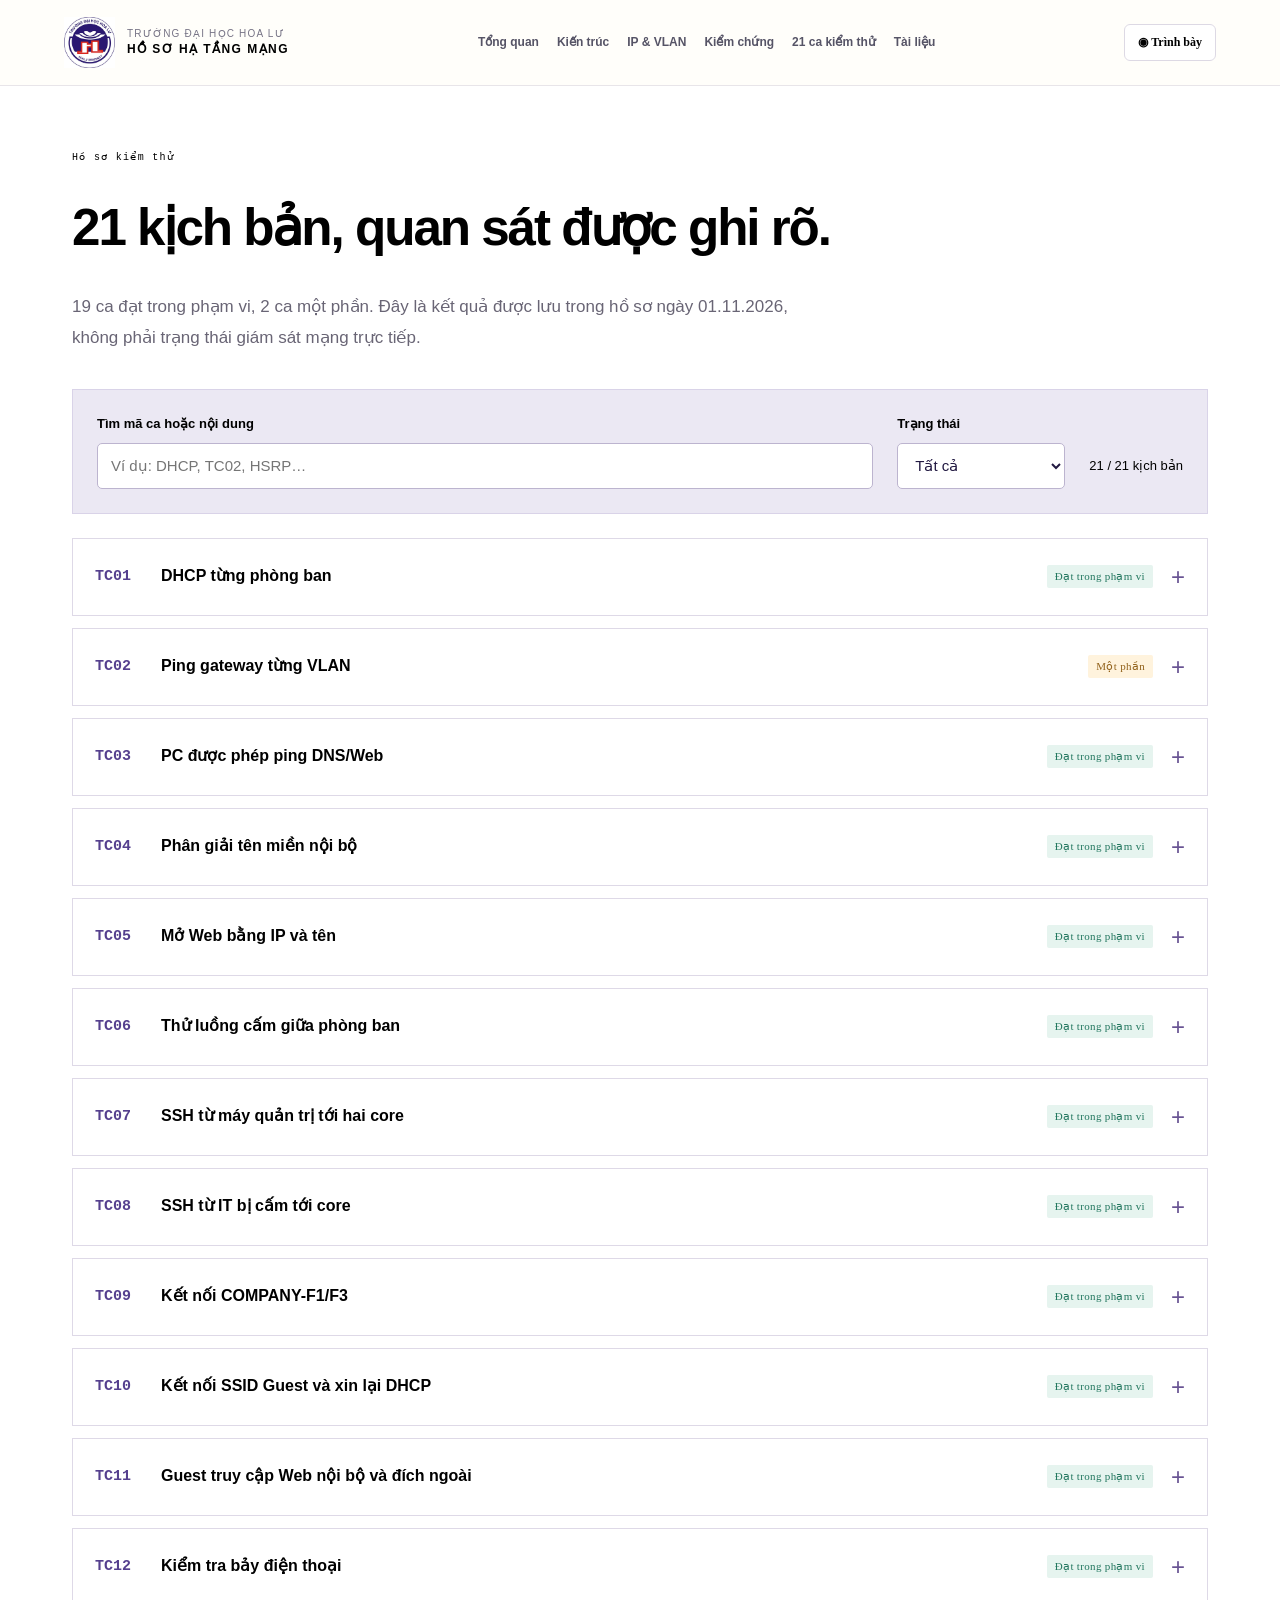
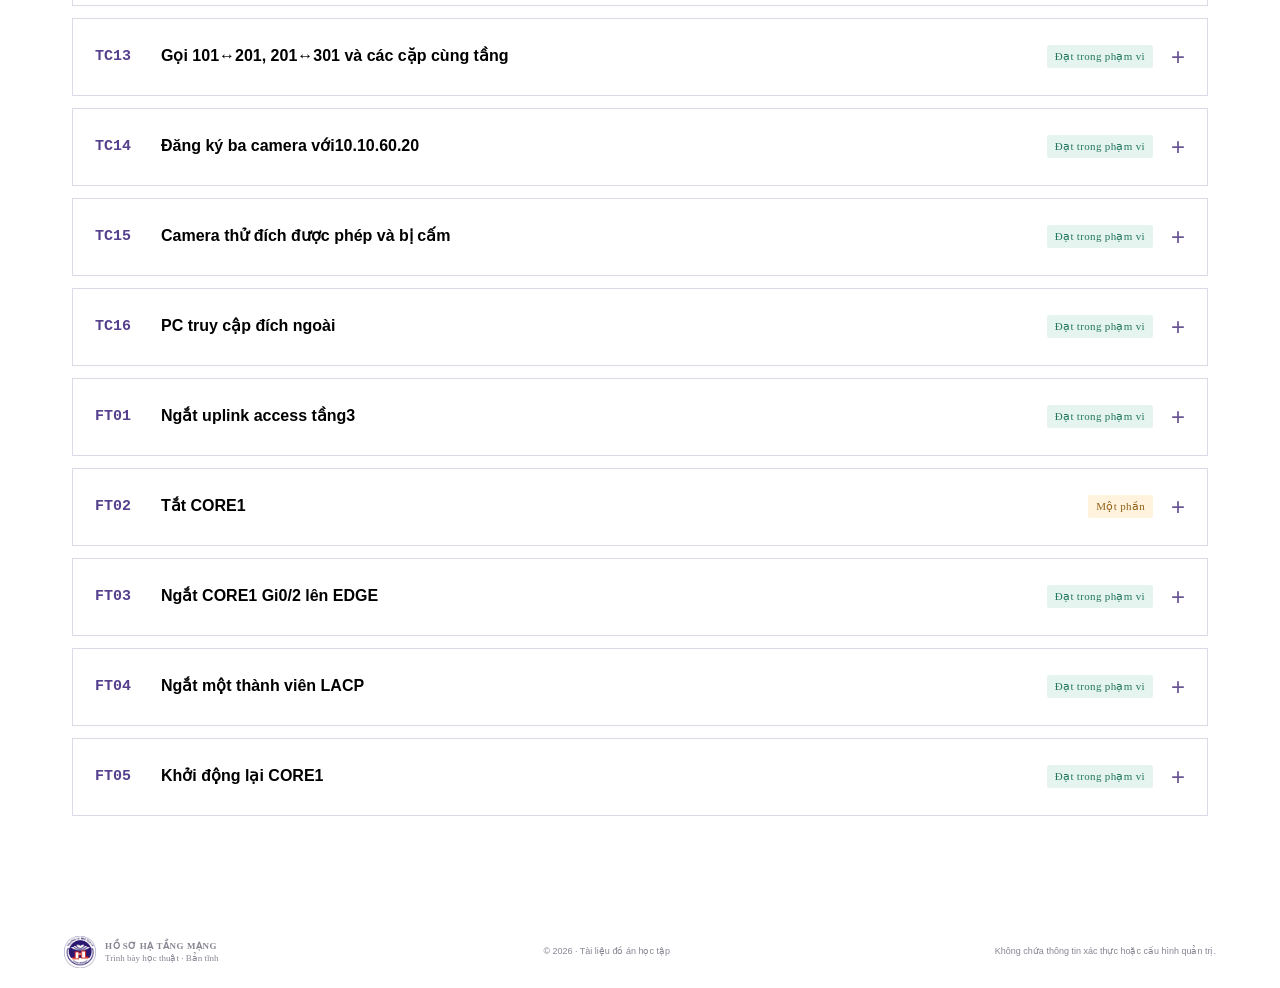
==== kiem-thu.html @ 55101db2 "Build Hoa Lu academic network dossier with topology, VLAN plan and 21 source-backed test cases" ====
<!doctype html><html lang="vi"><head><meta charset="utf-8"><meta name="viewport" content="width=device-width,initial-scale=1"><title>Hồ sơ kiểm thử | Đại học Hoa Lư</title><link rel="icon" href="assets/hoa-lu-logo.png"><link rel="stylesheet" href="styles.css"></head><body><a class="skip-link" href="#main">Đến nội dung</a><header class="topbar">
    <div class="brand-lockup">
      <img src="assets/hoa-lu-logo.png" alt="Logo Trường Đại học Hoa Lư" class="brand-logo">
      <div><span class="brand-kicker">TRƯỜNG ĐẠI HỌC HOA LƯ</span><strong>HỒ SƠ HẠ TẦNG MẠNG</strong></div>
    </div>
    <nav class="topnav" aria-label="Điều hướng chính">
      <a href="index.html#overview">Tổng quan</a><a href="index.html#topology">Kiến trúc</a><a href="index.html#addressing">IP &amp; VLAN</a><a href="index.html#validation">Kiểm chứng</a><a href="kiem-thu.html">21 ca kiểm thử</a><a href="tai-lieu.html">Tài liệu</a>
    </nav>
    <button class="presentation-toggle" id="presentationToggle" type="button" aria-pressed="false">◉ <span>Trình bày</span></button>
  </header><main id="main" class="document-main"><p class="eyebrow">Hồ sơ kiểm thử</p><h1>21 kịch bản, quan sát được ghi rõ.</h1><p class="document-lead">19 ca đạt trong phạm vi, 2 ca một phần. Đây là kết quả được lưu trong hồ sơ ngày 01.11.2026, không phải trạng thái giám sát mạng trực tiếp.</p><div class="test-toolbar"><label for="caseSearch">Tìm mã ca hoặc nội dung<input id="caseSearch" type="search" placeholder="Ví dụ: DHCP, TC02, HSRP…" autocomplete="off"></label><label for="caseStatus">Trạng thái<select id="caseStatus"><option value="all">Tất cả</option><option value="pass">Đạt trong phạm vi</option><option value="partial">Một phần</option></select></label><p id="caseCount" aria-live="polite">21 kịch bản</p></div><div id="caseList"><details class="test-case" id="TC01" data-status="pass"><summary><span class="case-code">TC01</span><strong>DHCP từng phòng ban</strong><span class="status-pill status-pass">Đạt trong phạm vi</span></summary><div class="case-body"><h3>Tiêu chí theo ma trận</h3><p>Đúng subnet,VIP vàDNS60.11</p><h3>Quan sát và giới hạn đã ghi nhận</h3><p>Đã có video cấp lại DHCP từng phòng: BGĐ, HR, Kế toán từ lượt trước; Sales và IT bổ sung 01/11. IT release về0.0.0.0, renew thành10.10.50.102/24, gateway50.1, DNS60.11; Sales1 renew thành10.10.10.10/24, gateway10.1, DNS60.11. Sales2 kiểm tra hiện10.10.10.12/24 đúng VLAN10, không cần sửa. Đạt phạm vi chọn PC từng phòng theo TC01; chưa xác định nguyên nhân APIPA phiên cũ, không có video DORA lỗi.</p><p class="evidence-count">Hồ sơ nguồn: 6 tệp ảnh · 6 tệp video. Số lượng tệp không đồng nghĩa mọi tiêu chí đã hoàn tất.</p></div></details><details class="test-case" id="TC02" data-status="partial"><summary><span class="case-code">TC02</span><strong>Ping gateway từng VLAN</strong><span class="status-pill status-partial">Một phần</span></summary><div class="case-body"><h3>Tiêu chí theo ma trận</h3><p>Có phản hồi khi chính sách cho phép</p><h3>Quan sát và giới hạn đã ghi nhận</h3><p>BGD20.13→20.1 và IT50.104→50.1 đều4/4 có video. Chưa đủ mọi VLAN theo ma trận, không ghiĐạt toànca. Bổ sung01/11: IT50.102 ping50.1 và Sales1 10.10.10.10 ping10.1 đều4/4. Còn phải bổ sung gateway các VLAN chưa có bằng chứng; giữ Một phần. Bổ sung cuối lượt01/11: HR10.10.30.10/24 ping30.1 đạt4/4, có ảnh/video. Còn VLAN40/60/70/80/90/99 chưa đủ bằng chứng riêng.</p><p class="evidence-count">Hồ sơ nguồn: 5 tệp ảnh · 5 tệp video. Số lượng tệp không đồng nghĩa mọi tiêu chí đã hoàn tất.</p></div></details><details class="test-case" id="TC03" data-status="pass"><summary><span class="case-code">TC03</span><strong>PC được phép ping DNS/Web</strong><span class="status-pill status-pass">Đạt trong phạm vi</span></summary><div class="case-body"><h3>Tiêu chí theo ma trận</h3><p>Đúng nguồn–đích và đường liên VLAN</p><h3>Quan sát và giới hạn đã ghi nhận</h3><p>Kiểm tra mới từ IT10.10.50.100/24,GW50.1: DNS60.11 vàWeb60.12 đều4/4,0%mấtgói; nslookup quaDNS60.11 trả intranet.doanhnghiep.local=10.10.60.12. Có ảnh/video mới; chưa thay thế kiểm thử HTTP TC05.</p><p class="evidence-count">Hồ sơ nguồn: 1 tệp ảnh · 1 tệp video. Số lượng tệp không đồng nghĩa mọi tiêu chí đã hoàn tất.</p></div></details><details class="test-case" id="TC04" data-status="pass"><summary><span class="case-code">TC04</span><strong>Phân giải tên miền nội bộ</strong><span class="status-pill status-pass">Đạt trong phạm vi</span></summary><div class="case-body"><h3>Tiêu chí theo ma trận</h3><p>intranet.doanhnghiep.local trả10.10.60.12</p><h3>Quan sát và giới hạn đã ghi nhận</h3><p>Kiểm tra mới từ IT10.10.50.100/24,GW50.1: DNS60.11 vàWeb60.12 đều4/4,0%mấtgói; nslookup quaDNS60.11 trả intranet.doanhnghiep.local=10.10.60.12. Có ảnh/video mới; chưa thay thế kiểm thử HTTP TC05.</p><p class="evidence-count">Hồ sơ nguồn: 1 tệp ảnh · 1 tệp video. Số lượng tệp không đồng nghĩa mọi tiêu chí đã hoàn tất.</p></div></details><details class="test-case" id="TC05" data-status="pass"><summary><span class="case-code">TC05</span><strong>Mở Web bằng IP và tên</strong><span class="status-pill status-pass">Đạt trong phạm vi</span></summary><div class="case-body"><h3>Tiêu chí theo ma trận</h3><p>Hiển thị trang ở cả hai cách</p><h3>Quan sát và giới hạn đã ghi nhận</h3><p>Kiểm tra mới31/10 từIT50.100: mởWebbằngIP60.12 vàtênintranet.doanhnghiep.local đềuhiểnthịtrang. Ảnhmới ghiURLtênmiền,clip45giâyquaylầntruycậpIPvàcácthaotáctiếp;chưaxemlạitoànbộclipđểxácnhậnđủđoạntênmiền.</p><p class="evidence-count">Hồ sơ nguồn: 3 tệp ảnh · 3 tệp video. Số lượng tệp không đồng nghĩa mọi tiêu chí đã hoàn tất.</p></div></details><details class="test-case" id="TC06" data-status="pass"><summary><span class="case-code">TC06</span><strong>Thử luồng cấm giữa phòng ban</strong><span class="status-pill status-pass">Đạt trong phạm vi</span></summary><div class="case-body"><h3>Tiêu chí theo ma trận</h3><p>Luồng trái ma trận bị chặn và ACL có hiệu lực</p><h3>Quan sát và giới hạn đã ghi nhận</h3><p>BGD20.13 pingHR30.12 nhậnDestination host unreachable từCORE1(20.2),0gói nhận; có video thực tế. REPORT-DEPT20 gắn inboundSVI20 trong cấu hình đã xuất, chặn luồng phòng ban trái ma trận. Phạm vi thực thửBGD→HR ICMP; không suy ra mọi giao thức đều đã thử, chưa lấy bộ đếmACL.</p><p class="evidence-count">Hồ sơ nguồn: 1 tệp ảnh · 1 tệp video. Số lượng tệp không đồng nghĩa mọi tiêu chí đã hoàn tất.</p></div></details><details class="test-case" id="TC07" data-status="pass"><summary><span class="case-code">TC07</span><strong>SSH từ máy quản trị tới hai core</strong><span class="status-pill status-pass">Đạt trong phạm vi</span></summary><div class="case-body"><h3>Tiêu chí theo ma trận</h3><p>10.10.99.10 đăng nhập được với tài khoản hợp lệ</p><h3>Quan sát và giới hạn đã ghi nhận</h3><p>Máy quản trị99.10 SSH tới99.2 và99.3 thành công sau đồng bộ tài khoản admin theo mật khẩu mục tiêu trong hồ sơ lab; hai core write memory[OK], .pkt đã lưu. Chạy show standby brief thật: CORE1 Active,CORE2 Standby đủ10VLAN. Video giữ cả lịch sử lỗi trước sửa ở đầu màn hình. Không thay MGMT-SSH hay ACL để mở rộng quyền.</p><p class="evidence-count">Hồ sơ nguồn: 1 tệp ảnh · 1 tệp video. Số lượng tệp không đồng nghĩa mọi tiêu chí đã hoàn tất.</p></div></details><details class="test-case" id="TC08" data-status="pass"><summary><span class="case-code">TC08</span><strong>SSH từ IT bị cấm tới core</strong><span class="status-pill status-pass">Đạt trong phạm vi</span></summary><div class="case-body"><h3>Tiêu chí theo ma trận</h3><p>PC không thuộc máy quản trị không đăng nhập được</p><h3>Quan sát và giới hạn đã ghi nhận</h3><p>IT DHCP hiện50.104/24,GW50.1; pingGW4/4 nhưng ssh -l admin10.10.99.2 timeout. REPORT-IT50 chặn99/24; VTY vẫn MGMT-SSH chỉ cho99.10. Kết quả chứng minh SSH không kết nối từ nguồn cấm, chưa tách riêng tác dụng của ACL SVI và VTY.</p><p class="evidence-count">Hồ sơ nguồn: 1 tệp ảnh · 1 tệp video. Số lượng tệp không đồng nghĩa mọi tiêu chí đã hoàn tất.</p></div></details><details class="test-case" id="TC09" data-status="pass"><summary><span class="case-code">TC09</span><strong>Kết nối COMPANY-F1/F3</strong><span class="status-pill status-pass">Đạt trong phạm vi</span></summary><div class="case-body"><h3>Tiêu chí theo ma trận</h3><p>Nhận đúng địa chỉ VLAN nhân viên</p><h3>Quan sát và giới hạn đã ghi nhận</h3><p>01/11: Smartphone0 kết nối lại COMPANY-F3, DHCP10.10.50.101/24; laptop có sẵn chuyển thử từ GUEST-F1 sang COMPANY-F1, DHCP10.10.50.103/24. Cả hai gateway10.10.50.1, DNS10.10.60.11. Có ảnh/video thao tác và kết quả. Sau thử đã trả laptop về GUEST-F1, gateway10.10.80.1; không đổi cấu hình AP hay kiến trúc. Đạt tiêu chí nhận đúng VLAN nội bộ, chưa đo tốc độ/phủ sóng.</p><p class="evidence-count">Hồ sơ nguồn: 5 tệp ảnh · 2 tệp video. Số lượng tệp không đồng nghĩa mọi tiêu chí đã hoàn tất.</p></div></details><details class="test-case" id="TC10" data-status="pass"><summary><span class="case-code">TC10</span><strong>Kết nối SSID Guest và xin lại DHCP</strong><span class="status-pill status-pass">Đạt trong phạm vi</span></summary><div class="case-body"><h3>Tiêu chí theo ma trận</h3><p>SSID GUEST-F1; 10.10.80.x/24, gateway 10.10.80.1 và DNS 10.10.60.11</p><h3>Quan sát và giới hạn đã ghi nhận</h3><p>Giữ minh chứng thật TC10-Guest-Final.mp4 và ảnh SSID GUEST-F1: DHCP mạng10.10.80.0/24, gateway10.10.80.1, DNS10.10.60.11. Đây là kết quả lượt trước, không phải video mới01/11. Laptop sau thửTC09 đã trở lại GUEST-F1/gateway80.1.</p><p class="evidence-count">Hồ sơ nguồn: 1 tệp ảnh · 1 tệp video. Số lượng tệp không đồng nghĩa mọi tiêu chí đã hoàn tất.</p></div></details><details class="test-case" id="TC11" data-status="pass"><summary><span class="case-code">TC11</span><strong>Guest truy cập Web nội bộ và đích ngoài</strong><span class="status-pill status-pass">Đạt trong phạm vi</span></summary><div class="case-body"><h3>Tiêu chí theo ma trận</h3><p>Web nội bộ bị chặn; Web ngoài mô phỏng phản hồi</p><h3>Quan sát và giới hạn đã ghi nhận</h3><p>Giữ video TC11-Guest-Final.mp4 và ảnh Guest-Deny/Allow: Web nội bộ bị timeout đúng kỳ vọng, Web đích ngoài mô phỏng192.0.2.100 hiển thị. Phạm vi là HTTP theo chính sách khách, không suy ra mọi giao thức hay Internet công cộng.</p><p class="evidence-count">Hồ sơ nguồn: 2 tệp ảnh · 1 tệp video. Số lượng tệp không đồng nghĩa mọi tiêu chí đã hoàn tất.</p></div></details><details class="test-case" id="TC12" data-status="pass"><summary><span class="case-code">TC12</span><strong>Kiểm tra bảy điện thoại</strong><span class="status-pill status-pass">Đạt trong phạm vi</span></summary><div class="case-body"><h3>Tiêu chí theo ma trận</h3><p>IP Voice, TFTP và đăng ký với CME</p><h3>Quan sát và giới hạn đã ghi nhận</h3><p>Sau create cnf-files, lưu NVRAM và reload CME, show ephone xác nhận đủ7 máy REGISTERED/IDLE: 301(.19),201(.10),202(.22),203(.17),101(.12),102(.16),103(.20) trên10.10.90.0/24. Pool VOICE đã xem trực tiếp: gateway90.1, DNS60.11, TFTP90.5. Chỉ xác nhận mô phỏng SCCP; không đo chất lượng âm thanh.</p><p class="evidence-count">Hồ sơ nguồn: 1 tệp ảnh · 1 tệp video. Số lượng tệp không đồng nghĩa mọi tiêu chí đã hoàn tất.</p></div></details><details class="test-case" id="TC13" data-status="pass"><summary><span class="case-code">TC13</span><strong>Gọi 101↔201, 201↔301 và các cặp cùng tầng</strong><span class="status-pill status-pass">Đạt trong phạm vi</span></summary><div class="case-body"><h3>Tiêu chí theo ma trận</h3><p>Thiết lập được cuộc gọi mô phỏng</p><h3>Quan sát và giới hạn đã ghi nhận</h3><p>Đã gọi thật8cặp: 301→201,101→201;202→201,203→201,203→202;102→101,103→101,103→102. Mỗi cuộc gọi có thao tác bấm số, phía nhận hiện From và Connected. Đã gác máy sau thử. Video102→101 chỉ cắt bỏ đoạn cuối chuyển màn hình chuẩn bị thiết bị, giữ liên tục0–72s; raw lưu ở thư mục làm việc. Đây là thiết lập cuộc gọi trong mô phỏng, không phải phép đo âm thanh/QoS.</p><p class="evidence-count">Hồ sơ nguồn: 6 tệp ảnh · 6 tệp video. Số lượng tệp không đồng nghĩa mọi tiêu chí đã hoàn tất.</p></div></details><details class="test-case" id="TC14" data-status="pass"><summary><span class="case-code">TC14</span><strong>Đăng ký ba camera với10.10.60.20</strong><span class="status-pill status-pass">Đạt trong phạm vi</span></summary><div class="case-body"><h3>Tiêu chí theo ma trận</h3><p>Camera hiện trên máy chủ quản lý</p><h3>Quan sát và giới hạn đã ghi nhận</h3><p>Máy IT đăng nhập IoT Monitor vào10.10.60.20, làm mới và mở chi tiết CAM-F3-01/02/03: cả3 mã riêng PTT08107XAL/PTT0810BKLF/PTT08109N2E hiện On và có hình mô phỏng. Danh sách còn một dòng CAM-F3-03 trùng cùng serialPTT08109N2E, chưa xác định nguyên nhân hiển thị; không tính thành camera thứ tư. Đạt tiêu chí ba camera đã đăng ký, chưa kết luận đã sửa dòng trùng.</p><p class="evidence-count">Hồ sơ nguồn: 1 tệp ảnh · 1 tệp video. Số lượng tệp không đồng nghĩa mọi tiêu chí đã hoàn tất.</p></div></details><details class="test-case" id="TC15" data-status="pass"><summary><span class="case-code">TC15</span><strong>Camera thử đích được phép và bị cấm</strong><span class="status-pill status-pass">Đạt trong phạm vi</span></summary><div class="case-body"><h3>Tiêu chí theo ma trận</h3><p>Luồng hợp lệ qua, đích khác bị chặn</p><h3>Quan sát và giới hạn đã ghi nhận</h3><p>Simple PDU thật từ CAM-F3-01: IOT-CAMERA-SERVER(10.10.60.20) Successful; Máy chủ Web(10.10.60.12) Failed, có hai lượt gửi tới đích cấm trong video. Đã mở rộng cột nguồn/đích để đọc kết quả rõ. Cấu hình đã xuất gắn CAM70-RESTRICT inbound VLAN70 trên hai core. Phạm vi thực thử là ICMP; chưa đối chiếu bộ đếm ACL và chưa thử mọi giao thức camera.</p><p class="evidence-count">Hồ sơ nguồn: 1 tệp ảnh · 1 tệp video. Số lượng tệp không đồng nghĩa mọi tiêu chí đã hoàn tất.</p></div></details><details class="test-case" id="TC16" data-status="pass"><summary><span class="case-code">TC16</span><strong>PC truy cập đích ngoài</strong><span class="status-pill status-pass">Đạt trong phạm vi</span></summary><div class="case-body"><h3>Tiêu chí theo ma trận</h3><p>Có phản hồi và bản ghi PAT đúng</p><h3>Quan sát và giới hạn đã ghi nhận</h3><p>01/11: PC-Sale1 10.10.10.10 mởHTTP192.0.2.100 thành công. EDGEshowipnattranslations xác nhận TCPinsideLocal10.10.10.10:1025→insideGlobal203.0.113.2:1025→192.0.2.100:80. Có ảnh/video riêng PC và bảng PAT đúng nguồn. Đây là đích ngoài mô phỏng, không phải kiểm thử Internet công cộng.</p><p class="evidence-count">Hồ sơ nguồn: 2 tệp ảnh · 2 tệp video. Số lượng tệp không đồng nghĩa mọi tiêu chí đã hoàn tất.</p></div></details><details class="test-case" id="FT01" data-status="pass"><summary><span class="case-code">FT01</span><strong>Ngắt uplink access tầng3</strong><span class="status-pill status-pass">Đạt trong phạm vi</span></summary><div class="case-body"><h3>Tiêu chí theo ma trận</h3><p>STP chuyển đường, dịch vụ phục hồi và khôi phục uplink chính</p><h3>Quan sát và giới hạn đã ghi nhận</h3><p>01/11 bổ sung từ IT50.102 có HTTP hợp lệ trước thử: ngắt SW-T3Gi0/1, STP50 chuyển Gi0/2 RootFWD cost16; sau hội tụ Fa0/1 cũng FWD. HTTP mới bằng IP60.12 và tên intranet.doanhnghiep.local đều hiển thị qua đường còn lại, có video bổ sung. Giữ bằng chứng ping31/10 Web4/4 (0% mất gói) trong phép thử trước với cùng chính sách. Đã bật Gi0/1, STP50 trở Gi0/1RootFWD cost4, write memory[OK]; HTTPIP sau khôi phục hiển thị. Có dùng Fast Forward Time của Packet Tracer chờ hội tụ; chưa đo thời gian hội tụ thực hay duy trì phiên liên tục.</p><p class="evidence-count">Hồ sơ nguồn: 13 tệp ảnh · 6 tệp video. Số lượng tệp không đồng nghĩa mọi tiêu chí đã hoàn tất.</p></div></details><details class="test-case" id="FT02" data-status="partial"><summary><span class="case-code">FT02</span><strong>Tắt CORE1</strong><span class="status-pill status-partial">Một phần</span></summary><div class="case-body"><h3>Tiêu chí theo ma trận</h3><p>CORE2 tiếp quản và dịch vụ được phục hồi</p><h3>Quan sát và giới hạn đã ghi nhận</h3><p>01/11 mô phỏng cô lập toàn bộ6cổng CORE1 (Fa1-2,Fa23-24,Gi1-2), không phải tắt nguồn vật lý. CORE2Active đủ10VLAN,default172.16.0.6AD1; IT50.102 pingGW/Web mỗi lượt3/4, sau đó HTTP tên nội bộ và192.0.2.100 thành công. EDGE PAT đúngIT50.102:1026→203.0.113.2:1026→192.0.2.100:80, tuyến trả10.10/16qua172.16.0.5AD10. Đã bật lại đúng6cổng;CORE1Active/CORE2Standby,Po10SU hai thành viênP,write memory[OK] và lưu .pkt. Một phần so với yêu cầu tắt nguồn; chưa đo thời gian hội tụ, không tuyên bố không mất gói.</p><p class="evidence-count">Hồ sơ nguồn: 9 tệp ảnh · 4 tệp video. Số lượng tệp không đồng nghĩa mọi tiêu chí đã hoàn tất.</p></div></details><details class="test-case" id="FT03" data-status="pass"><summary><span class="case-code">FT03</span><strong>Ngắt CORE1 Gi0/2 lên EDGE</strong><span class="status-pill status-pass">Đạt trong phạm vi</span></summary><div class="case-body"><h3>Tiêu chí theo ma trận</h3><p>Có tuyến thay thế khi mất đường ngoài</p><h3>Quan sát và giới hạn đã ghi nhận</h3><p>Ban đầu defaultCORE1 qua172.16.0.2(AD1). ShutdownGi0/2: default chuyển10.10.99.3(AD10), ping192.0.2.100 từCORE1 lầnđầu2/5,sauđó5/5. Đây là tuyến thay thế quaCORE2, không phảiHSRPinterface tracking. Đã no shutdownGi0/2, default trở lại172.16.0.2 vàwrite memory[OK]. Có video thật cảngắt/khôi phục, ảnh tuyếnAD10. Chưa đo thời gian hội tụ hay tính liên tục phiênứngdụng; phép thửđíchngoài trongca này từcore, chưa thay choFT02/TC16 phíaPC.</p><p class="evidence-count">Hồ sơ nguồn: 1 tệp ảnh · 1 tệp video. Số lượng tệp không đồng nghĩa mọi tiêu chí đã hoàn tất.</p></div></details><details class="test-case" id="FT04" data-status="pass"><summary><span class="case-code">FT04</span><strong>Ngắt một thành viên LACP</strong><span class="status-pill status-pass">Đạt trong phạm vi</span></summary><div class="case-body"><h3>Tiêu chí theo ma trận</h3><p>Port-channel còn thành viên chuyển tiếp và khôi phục được</p><h3>Quan sát và giới hạn đã ghi nhận</h3><p>CORE1 ban đầuPo10(SU),Fa0/23(P),Fa0/24(P). ShutdownFa0/23: Po10 vẫnSU,Fa0/23(D),Fa0/24(P); pingpeer99.3 nhận4/5(80%). No shutdownFa0/23: cảhai(P),Po10SU. Có video thao tác và ảnh trong trạng thái lỗi. Không tuyên bố không mất gói hay thời gian hội tụ dưới1giây; chưa đo lưu lượng ứng dụng trongca này.</p><p class="evidence-count">Hồ sơ nguồn: 1 tệp ảnh · 1 tệp video. Số lượng tệp không đồng nghĩa mọi tiêu chí đã hoàn tất.</p></div></details><details class="test-case" id="FT05" data-status="pass"><summary><span class="case-code">FT05</span><strong>Khởi động lại CORE1</strong><span class="status-pill status-pass">Đạt trong phạm vi</span></summary><div class="case-body"><h3>Tiêu chí theo ma trận</h3><p>Preempt, STP và dịch vụ trở lại đúng thiết kế</p><h3>Quan sát và giới hạn đã ghi nhận</h3><p>Đã Save NVRAM [OK], reload CORE1 thật. Sau khởi động CORE1 Active đủ 10 VLAN, peer .3 Standby; STP VLAN50 This bridge is the root. Ping IT tới Web60.12 đầu tiên 2/4 (50% mất gói), sau hội tụ 4/4 (0% mất gói). Web mở thành công bằng IP60.12 và tên intranet.doanhnghiep.local, có ảnh và video bổ sung. Đạt phạm vi trạng thái sau hội tụ theo FT05; chưa đo chính xác thời gian hội tụ, chưa chứng minh liên tục phiên ứng dụng và chưa quan sát CORE2 trong giai đoạn CORE1 đang tắt (không thay thế FT02). Đã lưu mô hình sau khôi phục.</p><p class="evidence-count">Hồ sơ nguồn: 6 tệp ảnh · 4 tệp video. Số lượng tệp không đồng nghĩa mọi tiêu chí đã hoàn tất.</p></div></details></div><p id="noCases" hidden>Không tìm thấy ca phù hợp. Hãy thử mã ca hoặc từ khóa khác.</p></main><footer><div class="footer-brand"><img src="assets/hoa-lu-logo.png" alt=""><span>HỒ SƠ HẠ TẦNG MẠNG<small>Trình bày học thuật · Bản tĩnh</small></span></div><span>© 2026 · Tài liệu đồ án học tập</span><span>Không chứa thông tin xác thực hoặc cấu hình quản trị.</span></footer><script src="documents.js"></script></body></html>
---- styles.css ----
500&family=DM+Sans:wght@400;500;600;700&family=Manrope:wght@400;500;600;700;800&display=swap');
:root{--ink:#17172b;--navy:#171146;--purple:#302174;--purple2:#5140a4;--red:#e13636;--paper:#f7f6f3;--white:#fff;--muted:#777687;--line:#e5e2e8;--teal:#4fbda9;--amber:#e7b358;--shadow:0 20px 70px #1b16430c}*{box-sizing:border-box}html{scroll-behavior:smooth;scroll-padding-top:95px}body{margin:0;background:var(--paper);color:var(--ink);font:15px/1.55 'DM Sans','Segoe UI',sans-serif;-webkit-font-smoothing:antialiased}.skip-link{position:absolute;left:-10000px;top:0}.skip-link:focus{left:12px;z-index:20;padding:12px;background:white}.topbar{height:86px;position:sticky;top:0;z-index:10;display:flex;align-items:center;justify-content:space-between;padding:0 clamp(20px,5vw,78px);background:#fffefaed;border-bottom:1px solid #e8e5e9;backdrop-filter:blur(16px)}.brand-lockup{display:flex;align-items:center;gap:12px}.brand-logo{width:51px;height:51px;object-fit:contain}.brand-lockup div{display:grid;gap:2px}.brand-kicker,.brand-lockup strong{font-size:10px;letter-spacing:.12em;line-height:1.3}.brand-kicker{color:#777486}.brand-lockup strong{font-size:12px;color:var(--navy);font-weight:800}.topnav{display:flex;gap:30px}.topnav a{color:#565466;text-decoration:none;font-size:12px;font-weight:650}.topnav a:hover,.text-link:hover{color:var(--red)}.presentation-toggle{border:1px solid #ddd9e4;background:#fff;border-radius:6px;padding:10px 13px;color:var(--navy);font:600 12px 'DM Sans';cursor:pointer}.hero{position:relative;overflow:hidden;background:var(--navy);color:#fff;min-height:510px;padding:82px clamp(24px,9vw,140px) 45px}.hero:after{content:'';position:absolute;width:550px;height:550px;border:1px solid #fff1;border-radius:50%;right:7%;top:-220px;box-shadow:0 0 0 70px #ffffff08,0 0 0 140px #ffffff06,0 0 0 210px #ffffff04;pointer-events:none}.hero-copy{position:relative;z-index:1;max-width:730px}.eyebrow{margin:0 0 18px;color:var(--purple2);font:500 10px/1.5 'DM Mono',monospace;letter-spacing:.13em}.hero .eyebrow{color:#a9a0eb}.live-dot{display:inline-block;width:7px;height:7px;border-radius:50%;background:#64d4ad;margin-right:8px;box-shadow:0 0 12px #64d4ad}.hero h1{margin:0;font:800 clamp(35px,5vw,65px)/1.05 Manrope,sans-serif;letter-spacing:-.045em}.hero h1 em{color:#b6acef;font-style:normal}.hero-lead{max-width:610px;margin:22px 0;color:#c1bfd5;font-size:14px;line-height:1.8}.hero-actions{display:flex;align-items:center;gap:24px;margin-top:28px}.button{display:inline-flex;gap:28px;align-items:center;padding:13px 17px;border-radius:4px;text-decoration:none;font-size:12px;font-weight:700}.button-primary{background:#fff;color:var(--navy)}.button-primary span{font-size:18px}.text-link{color:#e5e0ff;text-decoration:none;font-size:12px}.hero-mark{position:absolute;z-index:1;right:12%;top:145px;width:190px;height:190px;border:1px solid #ffffff2b;border-radius:50%;display:grid;place-items:center;text-align:center;color:#fff}.hero-mark span{font:800 70px Manrope;letter-spacing:-.1em;color:#fff}.hero-mark i{position:absolute;width:145px;height:145px;border:1px solid #ffffff30;border-radius:50%}.hero-mark b{position:absolute;bottom:29px;font:9px/1.5 'DM Mono';letter-spacing:.14em;color:#bcb5e2}.hero-foot{position:absolute;bottom:0;left:clamp(24px,9vw,140px);right:clamp(24px,9vw,140px);display:flex;justify-content:space-between;border-top:1px solid #ffffff2b;padding:15px 0;color:#a8a5bd;font:9px 'DM Mono';letter-spacing:.1em}.section{padding:78px clamp(22px,8vw,124px)}.section-heading{display:flex;justify-content:space-between;align-items:end;gap:30px;margin-bottom:28px}.section-heading h2{font:750 clamp(25px,3vw,36px)/1.15 Manrope,sans-serif;letter-spacing:-.04em;margin:0;color:var(--navy)}.section-heading>p{max-width:395px;margin:0;color:var(--muted);font-size:12px;line-height:1.8}.section-heading.compact{align-items:end}.metric-grid{display:grid;grid-template-columns:repeat(4,1fr);gap:12px}.metric-card{min-height:170px;background:#fff;border:1px solid var(--line);padding:18px 19px;box-shadow:var(--shadow);display:flex;flex-direction:column;justify-content:space-between}.metric-index{font:9px 'DM Mono';letter-spacing:.1em;color:#9693a0}.metric-card>strong{font:800 42px/1 Manrope;color:var(--navy);letter-spacing:-.05em}.metric-card>strong span{font-size:18px;color:#aaa6b3}.metric-card div{display:grid;gap:3px}.metric-card div b{font-size:12px}.metric-card small{font-size:10px;line-height:1.5;color:#858392}.metric-highlight{background:#f0edf9;border-color:#ddd7f1}.metric-highlight>strong{height:42px;display:flex;align-items:center}.metric-highlight>strong i{width:13px;height:13px;background:#1fa477;border-radius:50%;box-shadow:0 0 0 6px #1fa47720}.topology-section{background:#f0eff4}.diagram-shell{background:#fff;border:1px solid #dfdce6;box-shadow:var(--shadow)}.diagram-toolbar{display:flex;align-items:center;justify-content:space-between;padding:14px 18px;border-bottom:1px solid var(--line)}.diagram-toolbar>div:first-child{display:flex;align-items:center;gap:17px}.diagram-status{color:var(--navy);font:10px 'DM Mono';letter-spacing:.08em}.diagram-status i{display:inline-block;width:6px;height:6px;border-radius:50%;background:#2fa583;margin-right:7px}.diagram-hint{color:#9693a0;font-size:10px}.diagram-controls{display:flex;align-items:center;gap:7px;color:#777486;font:10px 'DM Mono'}.diagram-controls button{height:30px;min-width:31px;background:#fff;border:1px solid #e3e0e8;color:var(--navy);border-radius:3px;cursor:pointer}.diagram-controls button:last-child{padding:0 9px;font:10px 'DM Sans'}.diagram-viewport{height:555px;position:relative;overflow:hidden;background-color:#fcfbfd;background-image:radial-gradient(#d7d3e2 0.75px,transparent .75px);background-size:18px 18px;touch-action:none;cursor:grab}.diagram-viewport.dragging{cursor:grabbing}.diagram-canvas{position:absolute;width:1100px;height:600px;left:50%;top:50%;margin-left:-550px;margin-top:-300px;transform-origin:center;will-change:transform}.connections{position:absolute;inset:0;width:100%;height:100%;overflow:visible}.connections path{fill:none;stroke:#bd8eec;stroke-width:2}.connections path.redundant{stroke:#4dbca9}.connections path.alt{stroke:#55b9d0}.connections path.downlink{stroke:#73cabb;stroke-width:1.5}.connections path.downlink.alt{stroke:#6cbad1}.connections path.peer-link{stroke:#e7b358;stroke-dasharray:4 4;stroke-width:1.5}.connections text{fill:#878295;font:9px 'DM Mono';letter-spacing:.1em}.node{position:absolute;width:300px;min-height:68px;display:flex;align-items:center;gap:12px;text-align:left;border:1px solid #dcd8e6;border-radius:6px;background:#fff;padding:10px 12px;color:var(--ink);box-shadow:0 7px 20px #2118470d;cursor:pointer;transition:transform .18s,border .18s,box-shadow .18s}.node:hover,.node:focus-visible{transform:translateY(-2px);border-color:#8d7bcd;box-shadow:0 10px 25px #21184719;outline:none}.node-icon{display:grid;place-items:center;flex:0 0 35px;height:35px;border-radius:5px;background:#eeebf8;color:var(--purple2);font-size:18px}.node>span:nth-child(2){display:grid;gap:1px}.node small{color:#858194;font:8px 'DM Mono';letter-spacing:.08em}.node b{font:700 12px Manrope;color:var(--navy)}.node em{font-style:normal;color:#777486;font-size:9px}.node-number{margin-left:auto;align-self:flex-start;color:#aaa6b5;font:9px 'DM Mono'}.node-wan{left:400px;top:15px}.node-edge{left:400px;top:120px}.node-edge .node-icon{background:#f7eced;color:var(--red)}.node-core1{left:95px;top:265px;border-color:#bce3dc}.node-core1 .node-icon{background:#e8f5f1;color:#198d76}.node-core2{left:705px;top:265px;border-color:#bee1e9}.node-core2 .node-icon{background:#e8f4f7;color:#2587a2}.node-access1{left:30px;top:485px;width:275px}.node-access2{left:412px;top:485px;width:275px}.node-access3{left:795px;top:485px;width:275px}.node-access1 .node-icon,.node-access2 .node-icon,.node-access3 .node-icon{background:#f2f0f5;color:#585168}.node-detail{position:absolute;right:15px;top:70px;z-index:2;width:260px;background:#191448;color:#fff;padding:17px 18px 19px;box-shadow:0 12px 40px #15103a25;display:none}.node-detail.visible{display:block}.detail-tag{font:9px 'DM Mono';color:#aaa0e1;letter-spacing:.12em}.node-detail p{margin:8px 0 0;font-size:11px;line-height:1.75;color:#d0cde1}.node-detail button{position:absolute;right:8px;top:7px;border:0;background:none;color:#fff;font-size:20px;cursor:pointer}.diagram-legend{display:flex;align-items:center;gap:20px;flex-wrap:wrap;padding:13px 18px;border-top:1px solid var(--line);font-size:9px;color:#777486}.diagram-legend span{display:flex;align-items:center;gap:7px}.diagram-legend i{display:inline-block;width:15px;height:2px;background:#4dbca9}.diagram-legend .legend-access{background:#bd8eec}.diagram-legend .legend-wan{background:#e7b358}.diagram-legend .diagram-note{margin-left:auto;color:#9895a2}.addressing-section{background:#fff}.table-wrap{overflow:auto;border:1px solid var(--line)}table{width:100%;border-collapse:collapse;text-align:left;min-width:720px}th{background:#211950;color:#d9d5ef;text-transform:uppercase;font:9px 'DM Mono';letter-spacing:.09em;padding:13px 15px}td{padding:10px 15px;border-top:1px solid #eeecf0;color:#555365;font-size:11px}tbody tr:nth-child(even){background:#faf9fb}td code{font:10px 'DM Mono';color:#41328a}.vlan-id{display:grid;place-items:center;width:25px;height:25px;border-radius:4px;background:#efedf7;color:#42328d;font:10px 'DM Mono'}.table-caption{display:flex;justify-content:space-between;color:#8d8a98;font-size:9px;margin:10px 0}.validation-section{background:#f7f6f3}.validation-grid{display:grid;grid-template-columns:1fr 1fr;gap:14px}.validation-summary{display:flex;align-items:center;gap:20px;background:#fff;border:1px solid var(--line);padding:22px}.validation-summary h3{margin:8px 0 4px;color:var(--navy);font:700 18px Manrope}.validation-summary p{margin:0;color:#777486;font-size:11px;line-height:1.7}.status-pill{font:9px 'DM Mono';letter-spacing:.03em;padding:5px 8px;border-radius:2px}.status-pass{background:#e6f4ef;color:#23775f}.status-partial{background:#fff3dd;color:#92621b}.ring{width:82px;height:82px;flex:0 0 82px;border-radius:50%;display:grid;place-items:center;background:conic-gradient(#2ba480 0 90.5%,#eeeaf1 90.5% 100%);position:relative}.ring:after{content:'';position:absolute;inset:7px;background:white;border-radius:50%}.ring span{position:relative;z-index:1;display:grid;text-align:center}.ring b{font:800 22px Manrope;color:var(--navy);line-height:1}.ring small{color:#898694;font:9px 'DM Mono'}.partial-mark{display:grid;place-items:center;width:82px;height:82px;flex:0 0 82px;background:#fff3dd;color:#ae7621;font:800 29px Manrope}.scope-note{display:flex;gap:13px;margin-top:16px;padding:17px 19px;background:#eeedf2;border-left:3px solid #9184c5}.scope-icon{display:grid;place-items:center;flex:0 0 21px;height:21px;border-radius:50%;background:#dcd7ef;color:#4d3b99;font:700 12px Georgia}.scope-note b{font-size:11px;color:var(--navy)}.scope-note p{margin:3px 0 0;color:#6f6c7a;font-size:10px;line-height:1.75}.closing-band{display:flex;align-items:center;justify-content:space-between;padding:44px clamp(22px,8vw,124px);background:#211950;color:#fff}.closing-band .eyebrow{color:#aaa1de}.closing-band h2{font:750 28px/1.25 Manrope;letter-spacing:-.03em;margin:0}.button-light{background:#fff;color:var(--navy)}footer{display:flex;align-items:center;justify-content:space-between;gap:20px;padding:20px clamp(22px,5vw,78px);background:#fff;color:#888592;font-size:9px}.footer-brand{display:flex;align-items:center;gap:9px;color:var(--navy);font:700 9px 'DM Mono';letter-spacing:.06em}.footer-brand img{width:32px;height:32px;object-fit:contain}.footer-brand span{display:grid;gap:2px}.footer-brand small{font:9px 'DM Sans';color:#898694;letter-spacing:0}.presentation-mode .topbar{position:relative}.presentation-mode .section{padding-top:60px;padding-bottom:60px}.presentation-mode .hero{min-height:calc(100vh - 86px)}.presentation-mode .hero h1{font-size:clamp(48px,6vw,78px)}
@media(max-width:950px){.hero-mark{right:6%;opacity:.55}.metric-grid{grid-template-columns:repeat(2,1fr)}.section{padding-left:5vw;padding-right:5vw}.topnav{gap:15px}.diagram-viewport{height:500px}.validation-summary{gap:12px;padding:17px}}
@media(max-width:680px){.topbar{height:72px;padding:0 16px}.brand-logo{width:42px;height:42px}.brand-kicker{font-size:8px}.brand-lockup strong{font-size:10px}.topnav{display:none}.presentation-toggle{padding:9px 10px}.hero{min-height:550px;padding:75px 22px 58px}.hero:after{right:-280px;top:-80px}.hero-copy{max-width:100%}.hero h1{font-size:39px}.hero-mark{width:135px;height:135px;right:20px;top:auto;bottom:85px;opacity:.22}.hero-mark span{font-size:50px}.hero-mark i{width:105px;height:105px}.hero-mark b{font-size:7px;bottom:18px}.hero-foot{left:22px;right:22px;font-size:7px}.hero-foot span:nth-child(2){display:none}.section{padding:55px 18px}.section-heading{display:block}.section-heading>p{margin-top:13px}.metric-grid{gap:8px}.metric-card{min-height:156px;padding:13px}.metric-card>strong{font-size:35px}.metric-card small{font-size:9px}.diagram-toolbar{align-items:flex-start;gap:12px}.diagram-toolbar>div:first-child{display:grid;gap:3px}.diagram-hint{font-size:8px}.diagram-controls{gap:4px}.diagram-controls button:last-child{font-size:9px}.diagram-viewport{height:430px}.diagram-canvas{transform:scale(.72);transform-origin:center center}.node-detail{width:225px;right:8px;top:8px}.diagram-legend{gap:10px}.diagram-legend .diagram-note{margin:0;width:100%}.table-caption{display:grid;gap:4px}.validation-grid{grid-template-columns:1fr}.validation-summary{padding:17px}.closing-band{padding:35px 20px}.closing-band h2{font-size:23px}.closing-band .button{padding:11px;gap:8px}footer{align-items:flex-start;flex-direction:column;gap:10px;padding:17px 20px}}
@media(prefers-reduced-motion:reduce){html{scroll-behavior:auto}*,*:before,*:after{transition:none!important}}
/* Detailed academic dossier */
:focus-visible{outline:3px solid #7760c9;outline-offset:4px}button,a,input,select,summary{touch-action:manipulation}h1,h2,h3{text-wrap:balance}.document-main{max-width:1200px;margin:0 auto;padding:64px 32px 88px}.document-main h1{max-width:900px;font:800 clamp(32px,4vw,52px)/1.15 Manrope,'Segoe UI',sans-serif;letter-spacing:-.04em;color:var(--navy)}.document-lead{max-width:760px;color:#696575;font-size:17px;line-height:1.8}.test-toolbar{display:flex;gap:24px;align-items:end;padding:24px;background:#ebe8f3;border:1px solid #d9d3e8;margin:35px 0 24px}.test-toolbar label{display:grid;gap:9px;font-size:13px;font-weight:600}.test-toolbar label:first-child{flex:1}.test-toolbar input,.test-toolbar select{min-height:46px;padding:10px 13px;font:15px 'Segoe UI',sans-serif;border:1px solid #bcb4cf;border-radius:5px;color:#221942;background:#fff;width:100%}.test-toolbar p{font-size:13px;white-space:nowrap}.test-case{background:#fff;border:1px solid #ded9e7;margin:12px 0;scroll-margin-top:110px}.test-case summary{display:flex;align-items:center;gap:18px;min-height:76px;padding:18px 22px;cursor:pointer;list-style:none}.test-case summary:after{content:'+';font-size:24px;margin-left:auto;color:#685393}.test-case[open] summary:after{content:'−'}.test-case[open] summary{border-bottom:1px solid #e6e1ee;background:#f5f3fa}.case-code{font:600 15px Consolas,monospace;color:#55408e;min-width:48px}.test-case summary strong{flex:1;font-size:16px;font-weight:600}.test-case .status-pill{font-size:11px}.case-body{padding:8px 28px 26px;max-width:950px}.case-body h3{font-size:14px;color:#4f3a84;margin-top:22px}.case-body p{font-size:15px;line-height:1.85;overflow-wrap:anywhere;color:#514b5e}.case-body .evidence-count{font-size:12px;color:#777080;border-top:1px solid #e6e1ee;padding-top:14px}.technical-grid{display:grid;grid-template-columns:1fr 1fr;gap:0 50px;margin-top:32px}.technical-grid article{border-top:3px solid #4c337e;padding:24px 0}.technical-grid h2{font-size:24px;color:#281a50}.technical-grid h3{font-size:15px;color:#533e7d}.technical-grid p,.reading-note li{font-size:16px;color:#645d70;line-height:1.85}.reading-note{margin-top:20px;background:#efecf5;padding:30px}.reading-note h2{color:#281a50}.presentation-mode .case-body p{font-size:20px}.presentation-mode .technical-grid p{font-size:20px}[hidden]{display:none!important}.diagram-viewport.dragging{user-select:none}.topnav{gap:18px}.topnav a{font-size:12px}.diagram-shell{position:relative}.hero-mark{display:none}.hero h1{max-width:960px}.hero-copy{max-width:960px}.hero-lead{font-size:16px}.metric-index{font-size:10px}.metric-card small{font-size:12px}.section-heading>p{font-size:14px}td{font-size:14px}td code{font-size:13px}th{font-size:11px}.scope-note p{font-size:14px}.diagram-legend{font-size:11px}.table-caption{font-size:12px}.validation-summary p{font-size:14px}.diagram-status{font-size:11px}.diagram-hint{font-size:11px}.node b{font-size:14px}.node em{font-size:11px}.node-detail p{font-size:14px}.node-detail{width:320px}.node{min-height:78px}.node-wan{top:20px}.node-edge{top:130px}.node-core1,.node-core2{top:280px}.node-access1,.node-access2,.node-access3{top:480px}
@media(max-width:1100px){.topnav{gap:10px}.topnav a{font-size:11px}.brand-lockup strong{font-size:10px}.topbar{padding-inline:20px}}@media(max-width:800px){.topnav{display:none}.document-main{padding:35px 18px 60px}.test-toolbar{align-items:stretch;flex-direction:column;gap:15px;padding:18px}.technical-grid{grid-template-columns:1fr}.test-case summary{padding:15px;gap:10px;flex-wrap:wrap}.test-case summary strong{min-width:180px}.case-body{padding:10px 18px 20px}.case-body p{font-size:14px}.node-detail{width:260px}.section-heading>p{font-size:13px}.metric-card small{font-size:11px}}@media print{.topbar,.test-toolbar,.closing-band{display:none}.document-main{padding:0}.test-case{break-inside:avoid}.hero{min-height:0;background:white;color:#171146}.hero h1 em{color:#302174}.diagram-viewport{height:500px}.section{padding:25px}.hero-lead{color:#514b5e}}
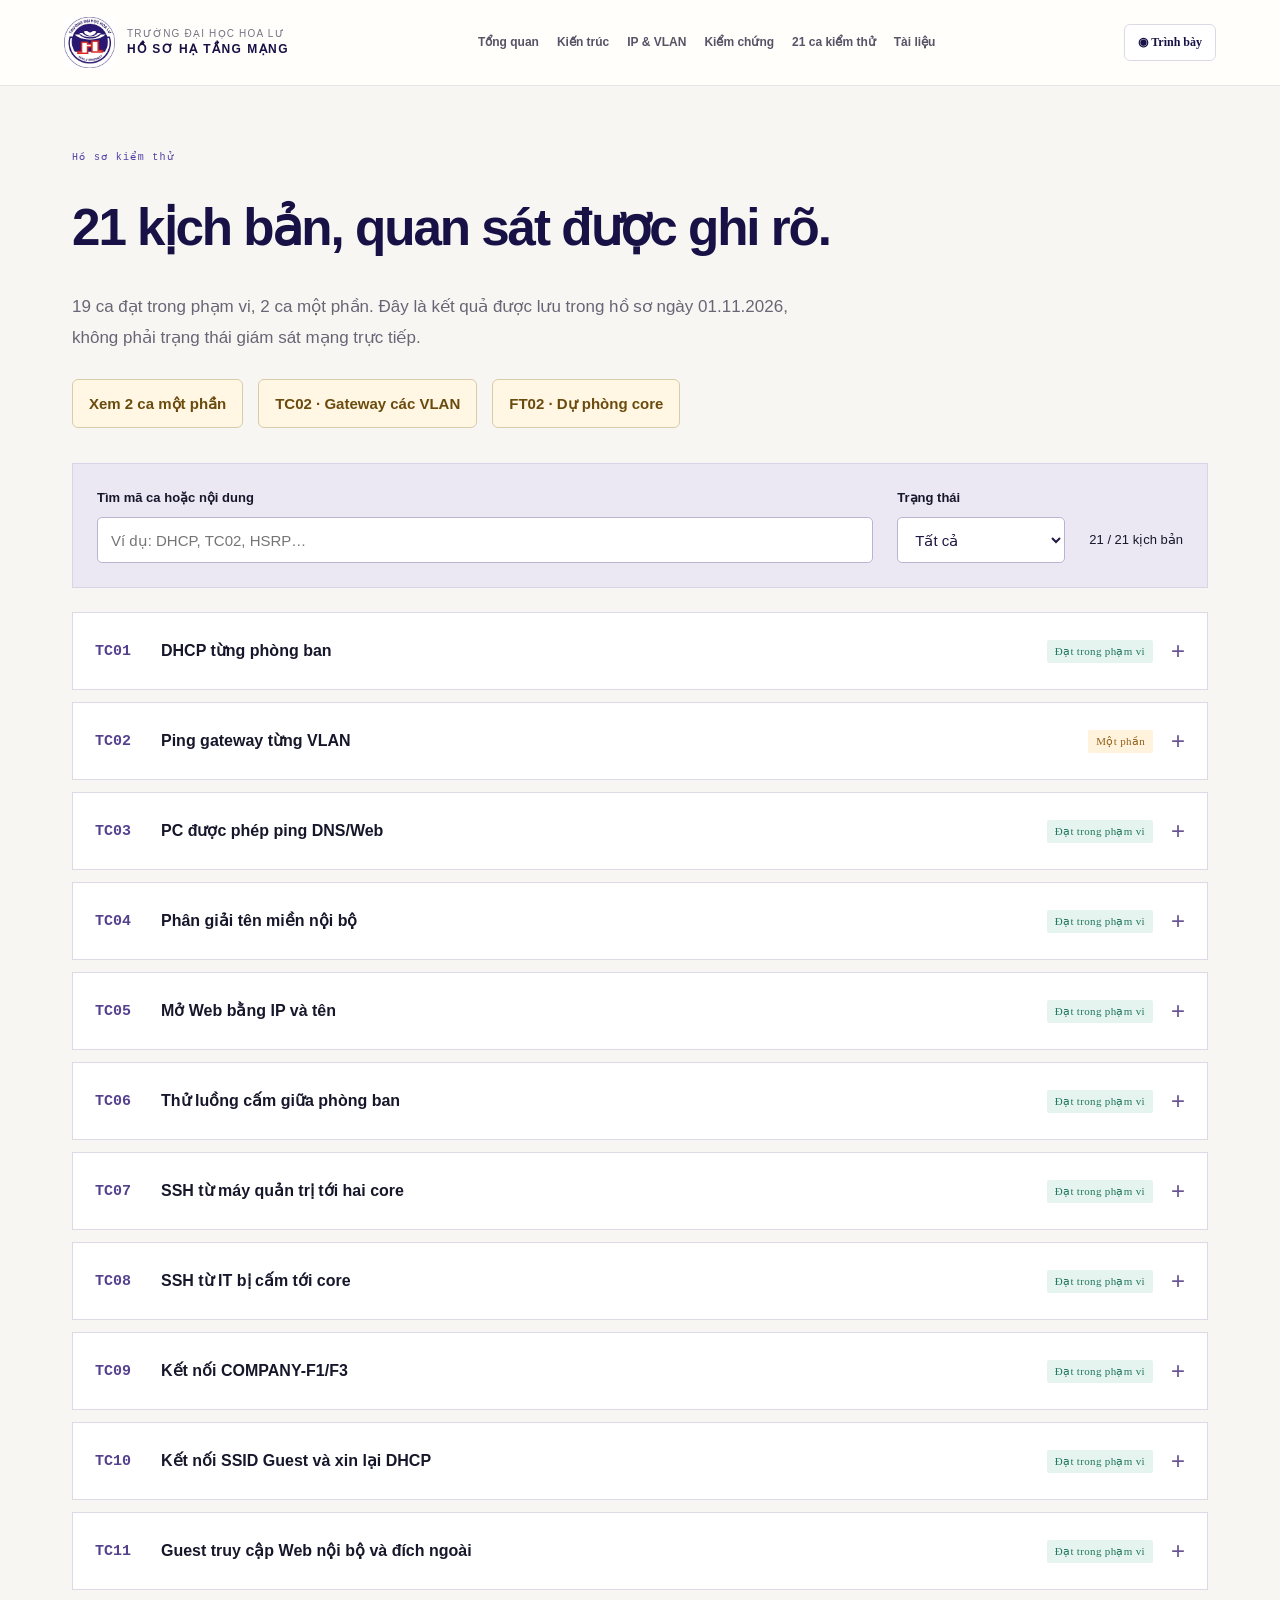
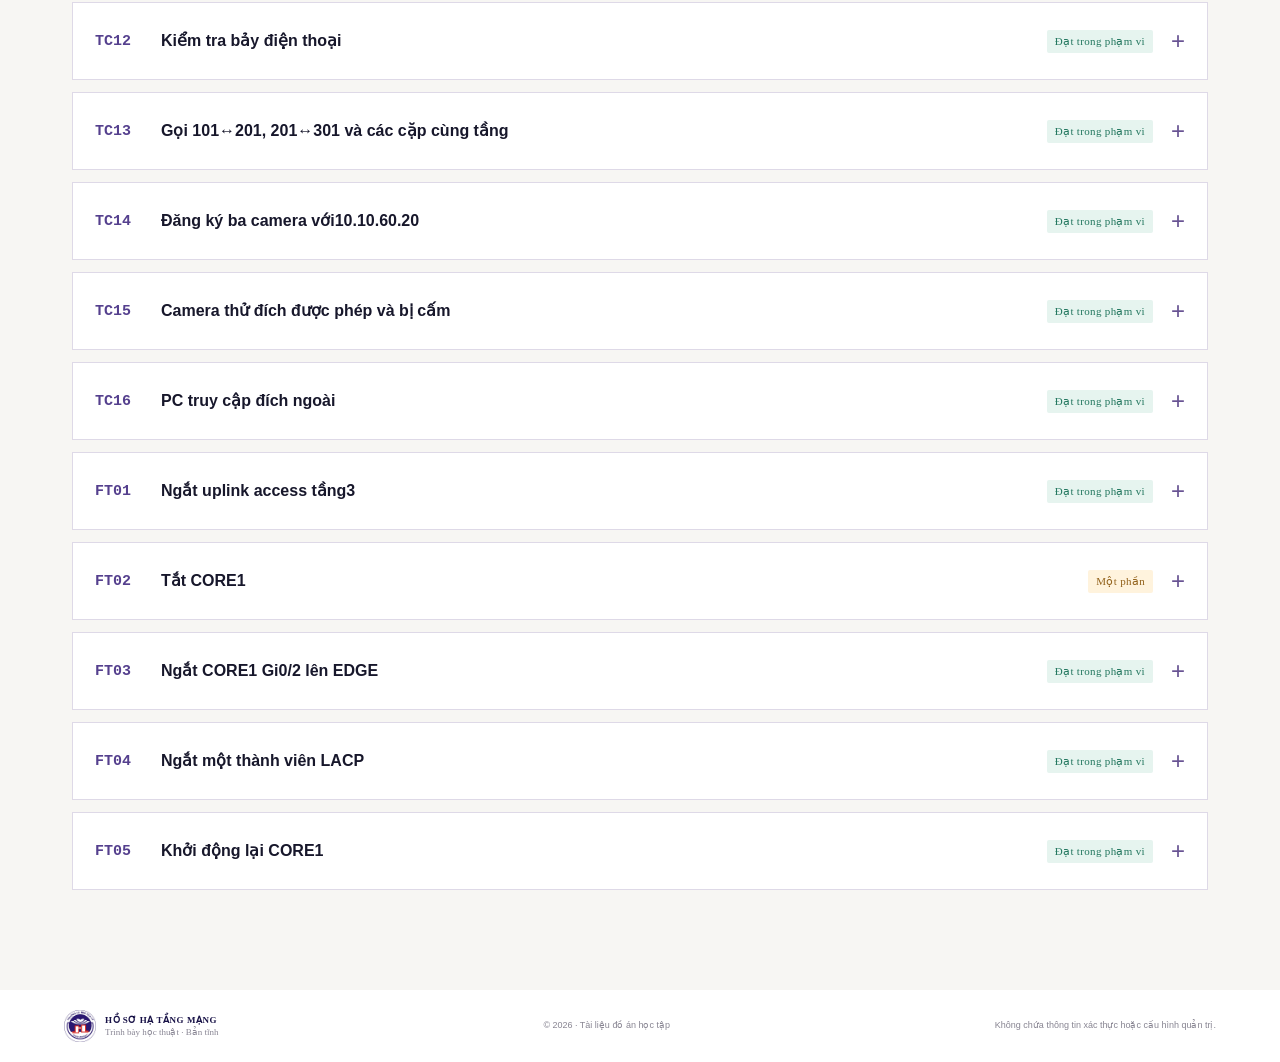
==== commit 29ff5980: "Fix theme parsing and improve mobile navigation, diagram touch scrolling and review shortcuts" ====
--- a/kiem-thu.html
+++ b/kiem-thu.html
@@ -7,4 +7,4 @@
       <a href="index.html#overview">Tổng quan</a><a href="index.html#topology">Kiến trúc</a><a href="index.html#addressing">IP &amp; VLAN</a><a href="index.html#validation">Kiểm chứng</a><a href="kiem-thu.html">21 ca kiểm thử</a><a href="tai-lieu.html">Tài liệu</a>
     </nav>
     <button class="presentation-toggle" id="presentationToggle" type="button" aria-pressed="false">◉ <span>Trình bày</span></button>
-  </header><main id="main" class="document-main"><p class="eyebrow">Hồ sơ kiểm thử</p><h1>21 kịch bản, quan sát được ghi rõ.</h1><p class="document-lead">19 ca đạt trong phạm vi, 2 ca một phần. Đây là kết quả được lưu trong hồ sơ ngày 01.11.2026, không phải trạng thái giám sát mạng trực tiếp.</p><div class="test-toolbar"><label for="caseSearch">Tìm mã ca hoặc nội dung<input id="caseSearch" type="search" placeholder="Ví dụ: DHCP, TC02, HSRP…" autocomplete="off"></label><label for="caseStatus">Trạng thái<select id="caseStatus"><option value="all">Tất cả</option><option value="pass">Đạt trong phạm vi</option><option value="partial">Một phần</option></select></label><p id="caseCount" aria-live="polite">21 kịch bản</p></div><div id="caseList"><details class="test-case" id="TC01" data-status="pass"><summary><span class="case-code">TC01</span><strong>DHCP từng phòng ban</strong><span class="status-pill status-pass">Đạt trong phạm vi</span></summary><div class="case-body"><h3>Tiêu chí theo ma trận</h3><p>Đúng subnet,VIP vàDNS60.11</p><h3>Quan sát và giới hạn đã ghi nhận</h3><p>Đã có video cấp lại DHCP từng phòng: BGĐ, HR, Kế toán từ lượt trước; Sales và IT bổ sung 01/11. IT release về0.0.0.0, renew thành10.10.50.102/24, gateway50.1, DNS60.11; Sales1 renew thành10.10.10.10/24, gateway10.1, DNS60.11. Sales2 kiểm tra hiện10.10.10.12/24 đúng VLAN10, không cần sửa. Đạt phạm vi chọn PC từng phòng theo TC01; chưa xác định nguyên nhân APIPA phiên cũ, không có video DORA lỗi.</p><p class="evidence-count">Hồ sơ nguồn: 6 tệp ảnh · 6 tệp video. Số lượng tệp không đồng nghĩa mọi tiêu chí đã hoàn tất.</p></div></details><details class="test-case" id="TC02" data-status="partial"><summary><span class="case-code">TC02</span><strong>Ping gateway từng VLAN</strong><span class="status-pill status-partial">Một phần</span></summary><div class="case-body"><h3>Tiêu chí theo ma trận</h3><p>Có phản hồi khi chính sách cho phép</p><h3>Quan sát và giới hạn đã ghi nhận</h3><p>BGD20.13→20.1 và IT50.104→50.1 đều4/4 có video. Chưa đủ mọi VLAN theo ma trận, không ghiĐạt toànca. Bổ sung01/11: IT50.102 ping50.1 và Sales1 10.10.10.10 ping10.1 đều4/4. Còn phải bổ sung gateway các VLAN chưa có bằng chứng; giữ Một phần. Bổ sung cuối lượt01/11: HR10.10.30.10/24 ping30.1 đạt4/4, có ảnh/video. Còn VLAN40/60/70/80/90/99 chưa đủ bằng chứng riêng.</p><p class="evidence-count">Hồ sơ nguồn: 5 tệp ảnh · 5 tệp video. Số lượng tệp không đồng nghĩa mọi tiêu chí đã hoàn tất.</p></div></details><details class="test-case" id="TC03" data-status="pass"><summary><span class="case-code">TC03</span><strong>PC được phép ping DNS/Web</strong><span class="status-pill status-pass">Đạt trong phạm vi</span></summary><div class="case-body"><h3>Tiêu chí theo ma trận</h3><p>Đúng nguồn–đích và đường liên VLAN</p><h3>Quan sát và giới hạn đã ghi nhận</h3><p>Kiểm tra mới từ IT10.10.50.100/24,GW50.1: DNS60.11 vàWeb60.12 đều4/4,0%mấtgói; nslookup quaDNS60.11 trả intranet.doanhnghiep.local=10.10.60.12. Có ảnh/video mới; chưa thay thế kiểm thử HTTP TC05.</p><p class="evidence-count">Hồ sơ nguồn: 1 tệp ảnh · 1 tệp video. Số lượng tệp không đồng nghĩa mọi tiêu chí đã hoàn tất.</p></div></details><details class="test-case" id="TC04" data-status="pass"><summary><span class="case-code">TC04</span><strong>Phân giải tên miền nội bộ</strong><span class="status-pill status-pass">Đạt trong phạm vi</span></summary><div class="case-body"><h3>Tiêu chí theo ma trận</h3><p>intranet.doanhnghiep.local trả10.10.60.12</p><h3>Quan sát và giới hạn đã ghi nhận</h3><p>Kiểm tra mới từ IT10.10.50.100/24,GW50.1: DNS60.11 vàWeb60.12 đều4/4,0%mấtgói; nslookup quaDNS60.11 trả intranet.doanhnghiep.local=10.10.60.12. Có ảnh/video mới; chưa thay thế kiểm thử HTTP TC05.</p><p class="evidence-count">Hồ sơ nguồn: 1 tệp ảnh · 1 tệp video. Số lượng tệp không đồng nghĩa mọi tiêu chí đã hoàn tất.</p></div></details><details class="test-case" id="TC05" data-status="pass"><summary><span class="case-code">TC05</span><strong>Mở Web bằng IP và tên</strong><span class="status-pill status-pass">Đạt trong phạm vi</span></summary><div class="case-body"><h3>Tiêu chí theo ma trận</h3><p>Hiển thị trang ở cả hai cách</p><h3>Quan sát và giới hạn đã ghi nhận</h3><p>Kiểm tra mới31/10 từIT50.100: mởWebbằngIP60.12 vàtênintranet.doanhnghiep.local đềuhiểnthịtrang. Ảnhmới ghiURLtênmiền,clip45giâyquaylầntruycậpIPvàcácthaotáctiếp;chưaxemlạitoànbộclipđểxácnhậnđủđoạntênmiền.</p><p class="evidence-count">Hồ sơ nguồn: 3 tệp ảnh · 3 tệp video. Số lượng tệp không đồng nghĩa mọi tiêu chí đã hoàn tất.</p></div></details><details class="test-case" id="TC06" data-status="pass"><summary><span class="case-code">TC06</span><strong>Thử luồng cấm giữa phòng ban</strong><span class="status-pill status-pass">Đạt trong phạm vi</span></summary><div class="case-body"><h3>Tiêu chí theo ma trận</h3><p>Luồng trái ma trận bị chặn và ACL có hiệu lực</p><h3>Quan sát và giới hạn đã ghi nhận</h3><p>BGD20.13 pingHR30.12 nhậnDestination host unreachable từCORE1(20.2),0gói nhận; có video thực tế. REPORT-DEPT20 gắn inboundSVI20 trong cấu hình đã xuất, chặn luồng phòng ban trái ma trận. Phạm vi thực thửBGD→HR ICMP; không suy ra mọi giao thức đều đã thử, chưa lấy bộ đếmACL.</p><p class="evidence-count">Hồ sơ nguồn: 1 tệp ảnh · 1 tệp video. Số lượng tệp không đồng nghĩa mọi tiêu chí đã hoàn tất.</p></div></details><details class="test-case" id="TC07" data-status="pass"><summary><span class="case-code">TC07</span><strong>SSH từ máy quản trị tới hai core</strong><span class="status-pill status-pass">Đạt trong phạm vi</span></summary><div class="case-body"><h3>Tiêu chí theo ma trận</h3><p>10.10.99.10 đăng nhập được với tài khoản hợp lệ</p><h3>Quan sát và giới hạn đã ghi nhận</h3><p>Máy quản trị99.10 SSH tới99.2 và99.3 thành công sau đồng bộ tài khoản admin theo mật khẩu mục tiêu trong hồ sơ lab; hai core write memory[OK], .pkt đã lưu. Chạy show standby brief thật: CORE1 Active,CORE2 Standby đủ10VLAN. Video giữ cả lịch sử lỗi trước sửa ở đầu màn hình. Không thay MGMT-SSH hay ACL để mở rộng quyền.</p><p class="evidence-count">Hồ sơ nguồn: 1 tệp ảnh · 1 tệp video. Số lượng tệp không đồng nghĩa mọi tiêu chí đã hoàn tất.</p></div></details><details class="test-case" id="TC08" data-status="pass"><summary><span class="case-code">TC08</span><strong>SSH từ IT bị cấm tới core</strong><span class="status-pill status-pass">Đạt trong phạm vi</span></summary><div class="case-body"><h3>Tiêu chí theo ma trận</h3><p>PC không thuộc máy quản trị không đăng nhập được</p><h3>Quan sát và giới hạn đã ghi nhận</h3><p>IT DHCP hiện50.104/24,GW50.1; pingGW4/4 nhưng ssh -l admin10.10.99.2 timeout. REPORT-IT50 chặn99/24; VTY vẫn MGMT-SSH chỉ cho99.10. Kết quả chứng minh SSH không kết nối từ nguồn cấm, chưa tách riêng tác dụng của ACL SVI và VTY.</p><p class="evidence-count">Hồ sơ nguồn: 1 tệp ảnh · 1 tệp video. Số lượng tệp không đồng nghĩa mọi tiêu chí đã hoàn tất.</p></div></details><details class="test-case" id="TC09" data-status="pass"><summary><span class="case-code">TC09</span><strong>Kết nối COMPANY-F1/F3</strong><span class="status-pill status-pass">Đạt trong phạm vi</span></summary><div class="case-body"><h3>Tiêu chí theo ma trận</h3><p>Nhận đúng địa chỉ VLAN nhân viên</p><h3>Quan sát và giới hạn đã ghi nhận</h3><p>01/11: Smartphone0 kết nối lại COMPANY-F3, DHCP10.10.50.101/24; laptop có sẵn chuyển thử từ GUEST-F1 sang COMPANY-F1, DHCP10.10.50.103/24. Cả hai gateway10.10.50.1, DNS10.10.60.11. Có ảnh/video thao tác và kết quả. Sau thử đã trả laptop về GUEST-F1, gateway10.10.80.1; không đổi cấu hình AP hay kiến trúc. Đạt tiêu chí nhận đúng VLAN nội bộ, chưa đo tốc độ/phủ sóng.</p><p class="evidence-count">Hồ sơ nguồn: 5 tệp ảnh · 2 tệp video. Số lượng tệp không đồng nghĩa mọi tiêu chí đã hoàn tất.</p></div></details><details class="test-case" id="TC10" data-status="pass"><summary><span class="case-code">TC10</span><strong>Kết nối SSID Guest và xin lại DHCP</strong><span class="status-pill status-pass">Đạt trong phạm vi</span></summary><div class="case-body"><h3>Tiêu chí theo ma trận</h3><p>SSID GUEST-F1; 10.10.80.x/24, gateway 10.10.80.1 và DNS 10.10.60.11</p><h3>Quan sát và giới hạn đã ghi nhận</h3><p>Giữ minh chứng thật TC10-Guest-Final.mp4 và ảnh SSID GUEST-F1: DHCP mạng10.10.80.0/24, gateway10.10.80.1, DNS10.10.60.11. Đây là kết quả lượt trước, không phải video mới01/11. Laptop sau thửTC09 đã trở lại GUEST-F1/gateway80.1.</p><p class="evidence-count">Hồ sơ nguồn: 1 tệp ảnh · 1 tệp video. Số lượng tệp không đồng nghĩa mọi tiêu chí đã hoàn tất.</p></div></details><details class="test-case" id="TC11" data-status="pass"><summary><span class="case-code">TC11</span><strong>Guest truy cập Web nội bộ và đích ngoài</strong><span class="status-pill status-pass">Đạt trong phạm vi</span></summary><div class="case-body"><h3>Tiêu chí theo ma trận</h3><p>Web nội bộ bị chặn; Web ngoài mô phỏng phản hồi</p><h3>Quan sát và giới hạn đã ghi nhận</h3><p>Giữ video TC11-Guest-Final.mp4 và ảnh Guest-Deny/Allow: Web nội bộ bị timeout đúng kỳ vọng, Web đích ngoài mô phỏng192.0.2.100 hiển thị. Phạm vi là HTTP theo chính sách khách, không suy ra mọi giao thức hay Internet công cộng.</p><p class="evidence-count">Hồ sơ nguồn: 2 tệp ảnh · 1 tệp video. Số lượng tệp không đồng nghĩa mọi tiêu chí đã hoàn tất.</p></div></details><details class="test-case" id="TC12" data-status="pass"><summary><span class="case-code">TC12</span><strong>Kiểm tra bảy điện thoại</strong><span class="status-pill status-pass">Đạt trong phạm vi</span></summary><div class="case-body"><h3>Tiêu chí theo ma trận</h3><p>IP Voice, TFTP và đăng ký với CME</p><h3>Quan sát và giới hạn đã ghi nhận</h3><p>Sau create cnf-files, lưu NVRAM và reload CME, show ephone xác nhận đủ7 máy REGISTERED/IDLE: 301(.19),201(.10),202(.22),203(.17),101(.12),102(.16),103(.20) trên10.10.90.0/24. Pool VOICE đã xem trực tiếp: gateway90.1, DNS60.11, TFTP90.5. Chỉ xác nhận mô phỏng SCCP; không đo chất lượng âm thanh.</p><p class="evidence-count">Hồ sơ nguồn: 1 tệp ảnh · 1 tệp video. Số lượng tệp không đồng nghĩa mọi tiêu chí đã hoàn tất.</p></div></details><details class="test-case" id="TC13" data-status="pass"><summary><span class="case-code">TC13</span><strong>Gọi 101↔201, 201↔301 và các cặp cùng tầng</strong><span class="status-pill status-pass">Đạt trong phạm vi</span></summary><div class="case-body"><h3>Tiêu chí theo ma trận</h3><p>Thiết lập được cuộc gọi mô phỏng</p><h3>Quan sát và giới hạn đã ghi nhận</h3><p>Đã gọi thật8cặp: 301→201,101→201;202→201,203→201,203→202;102→101,103→101,103→102. Mỗi cuộc gọi có thao tác bấm số, phía nhận hiện From và Connected. Đã gác máy sau thử. Video102→101 chỉ cắt bỏ đoạn cuối chuyển màn hình chuẩn bị thiết bị, giữ liên tục0–72s; raw lưu ở thư mục làm việc. Đây là thiết lập cuộc gọi trong mô phỏng, không phải phép đo âm thanh/QoS.</p><p class="evidence-count">Hồ sơ nguồn: 6 tệp ảnh · 6 tệp video. Số lượng tệp không đồng nghĩa mọi tiêu chí đã hoàn tất.</p></div></details><details class="test-case" id="TC14" data-status="pass"><summary><span class="case-code">TC14</span><strong>Đăng ký ba camera với10.10.60.20</strong><span class="status-pill status-pass">Đạt trong phạm vi</span></summary><div class="case-body"><h3>Tiêu chí theo ma trận</h3><p>Camera hiện trên máy chủ quản lý</p><h3>Quan sát và giới hạn đã ghi nhận</h3><p>Máy IT đăng nhập IoT Monitor vào10.10.60.20, làm mới và mở chi tiết CAM-F3-01/02/03: cả3 mã riêng PTT08107XAL/PTT0810BKLF/PTT08109N2E hiện On và có hình mô phỏng. Danh sách còn một dòng CAM-F3-03 trùng cùng serialPTT08109N2E, chưa xác định nguyên nhân hiển thị; không tính thành camera thứ tư. Đạt tiêu chí ba camera đã đăng ký, chưa kết luận đã sửa dòng trùng.</p><p class="evidence-count">Hồ sơ nguồn: 1 tệp ảnh · 1 tệp video. Số lượng tệp không đồng nghĩa mọi tiêu chí đã hoàn tất.</p></div></details><details class="test-case" id="TC15" data-status="pass"><summary><span class="case-code">TC15</span><strong>Camera thử đích được phép và bị cấm</strong><span class="status-pill status-pass">Đạt trong phạm vi</span></summary><div class="case-body"><h3>Tiêu chí theo ma trận</h3><p>Luồng hợp lệ qua, đích khác bị chặn</p><h3>Quan sát và giới hạn đã ghi nhận</h3><p>Simple PDU thật từ CAM-F3-01: IOT-CAMERA-SERVER(10.10.60.20) Successful; Máy chủ Web(10.10.60.12) Failed, có hai lượt gửi tới đích cấm trong video. Đã mở rộng cột nguồn/đích để đọc kết quả rõ. Cấu hình đã xuất gắn CAM70-RESTRICT inbound VLAN70 trên hai core. Phạm vi thực thử là ICMP; chưa đối chiếu bộ đếm ACL và chưa thử mọi giao thức camera.</p><p class="evidence-count">Hồ sơ nguồn: 1 tệp ảnh · 1 tệp video. Số lượng tệp không đồng nghĩa mọi tiêu chí đã hoàn tất.</p></div></details><details class="test-case" id="TC16" data-status="pass"><summary><span class="case-code">TC16</span><strong>PC truy cập đích ngoài</strong><span class="status-pill status-pass">Đạt trong phạm vi</span></summary><div class="case-body"><h3>Tiêu chí theo ma trận</h3><p>Có phản hồi và bản ghi PAT đúng</p><h3>Quan sát và giới hạn đã ghi nhận</h3><p>01/11: PC-Sale1 10.10.10.10 mởHTTP192.0.2.100 thành công. EDGEshowipnattranslations xác nhận TCPinsideLocal10.10.10.10:1025→insideGlobal203.0.113.2:1025→192.0.2.100:80. Có ảnh/video riêng PC và bảng PAT đúng nguồn. Đây là đích ngoài mô phỏng, không phải kiểm thử Internet công cộng.</p><p class="evidence-count">Hồ sơ nguồn: 2 tệp ảnh · 2 tệp video. Số lượng tệp không đồng nghĩa mọi tiêu chí đã hoàn tất.</p></div></details><details class="test-case" id="FT01" data-status="pass"><summary><span class="case-code">FT01</span><strong>Ngắt uplink access tầng3</strong><span class="status-pill status-pass">Đạt trong phạm vi</span></summary><div class="case-body"><h3>Tiêu chí theo ma trận</h3><p>STP chuyển đường, dịch vụ phục hồi và khôi phục uplink chính</p><h3>Quan sát và giới hạn đã ghi nhận</h3><p>01/11 bổ sung từ IT50.102 có HTTP hợp lệ trước thử: ngắt SW-T3Gi0/1, STP50 chuyển Gi0/2 RootFWD cost16; sau hội tụ Fa0/1 cũng FWD. HTTP mới bằng IP60.12 và tên intranet.doanhnghiep.local đều hiển thị qua đường còn lại, có video bổ sung. Giữ bằng chứng ping31/10 Web4/4 (0% mất gói) trong phép thử trước với cùng chính sách. Đã bật Gi0/1, STP50 trở Gi0/1RootFWD cost4, write memory[OK]; HTTPIP sau khôi phục hiển thị. Có dùng Fast Forward Time của Packet Tracer chờ hội tụ; chưa đo thời gian hội tụ thực hay duy trì phiên liên tục.</p><p class="evidence-count">Hồ sơ nguồn: 13 tệp ảnh · 6 tệp video. Số lượng tệp không đồng nghĩa mọi tiêu chí đã hoàn tất.</p></div></details><details class="test-case" id="FT02" data-status="partial"><summary><span class="case-code">FT02</span><strong>Tắt CORE1</strong><span class="status-pill status-partial">Một phần</span></summary><div class="case-body"><h3>Tiêu chí theo ma trận</h3><p>CORE2 tiếp quản và dịch vụ được phục hồi</p><h3>Quan sát và giới hạn đã ghi nhận</h3><p>01/11 mô phỏng cô lập toàn bộ6cổng CORE1 (Fa1-2,Fa23-24,Gi1-2), không phải tắt nguồn vật lý. CORE2Active đủ10VLAN,default172.16.0.6AD1; IT50.102 pingGW/Web mỗi lượt3/4, sau đó HTTP tên nội bộ và192.0.2.100 thành công. EDGE PAT đúngIT50.102:1026→203.0.113.2:1026→192.0.2.100:80, tuyến trả10.10/16qua172.16.0.5AD10. Đã bật lại đúng6cổng;CORE1Active/CORE2Standby,Po10SU hai thành viênP,write memory[OK] và lưu .pkt. Một phần so với yêu cầu tắt nguồn; chưa đo thời gian hội tụ, không tuyên bố không mất gói.</p><p class="evidence-count">Hồ sơ nguồn: 9 tệp ảnh · 4 tệp video. Số lượng tệp không đồng nghĩa mọi tiêu chí đã hoàn tất.</p></div></details><details class="test-case" id="FT03" data-status="pass"><summary><span class="case-code">FT03</span><strong>Ngắt CORE1 Gi0/2 lên EDGE</strong><span class="status-pill status-pass">Đạt trong phạm vi</span></summary><div class="case-body"><h3>Tiêu chí theo ma trận</h3><p>Có tuyến thay thế khi mất đường ngoài</p><h3>Quan sát và giới hạn đã ghi nhận</h3><p>Ban đầu defaultCORE1 qua172.16.0.2(AD1). ShutdownGi0/2: default chuyển10.10.99.3(AD10), ping192.0.2.100 từCORE1 lầnđầu2/5,sauđó5/5. Đây là tuyến thay thế quaCORE2, không phảiHSRPinterface tracking. Đã no shutdownGi0/2, default trở lại172.16.0.2 vàwrite memory[OK]. Có video thật cảngắt/khôi phục, ảnh tuyếnAD10. Chưa đo thời gian hội tụ hay tính liên tục phiênứngdụng; phép thửđíchngoài trongca này từcore, chưa thay choFT02/TC16 phíaPC.</p><p class="evidence-count">Hồ sơ nguồn: 1 tệp ảnh · 1 tệp video. Số lượng tệp không đồng nghĩa mọi tiêu chí đã hoàn tất.</p></div></details><details class="test-case" id="FT04" data-status="pass"><summary><span class="case-code">FT04</span><strong>Ngắt một thành viên LACP</strong><span class="status-pill status-pass">Đạt trong phạm vi</span></summary><div class="case-body"><h3>Tiêu chí theo ma trận</h3><p>Port-channel còn thành viên chuyển tiếp và khôi phục được</p><h3>Quan sát và giới hạn đã ghi nhận</h3><p>CORE1 ban đầuPo10(SU),Fa0/23(P),Fa0/24(P). ShutdownFa0/23: Po10 vẫnSU,Fa0/23(D),Fa0/24(P); pingpeer99.3 nhận4/5(80%). No shutdownFa0/23: cảhai(P),Po10SU. Có video thao tác và ảnh trong trạng thái lỗi. Không tuyên bố không mất gói hay thời gian hội tụ dưới1giây; chưa đo lưu lượng ứng dụng trongca này.</p><p class="evidence-count">Hồ sơ nguồn: 1 tệp ảnh · 1 tệp video. Số lượng tệp không đồng nghĩa mọi tiêu chí đã hoàn tất.</p></div></details><details class="test-case" id="FT05" data-status="pass"><summary><span class="case-code">FT05</span><strong>Khởi động lại CORE1</strong><span class="status-pill status-pass">Đạt trong phạm vi</span></summary><div class="case-body"><h3>Tiêu chí theo ma trận</h3><p>Preempt, STP và dịch vụ trở lại đúng thiết kế</p><h3>Quan sát và giới hạn đã ghi nhận</h3><p>Đã Save NVRAM [OK], reload CORE1 thật. Sau khởi động CORE1 Active đủ 10 VLAN, peer .3 Standby; STP VLAN50 This bridge is the root. Ping IT tới Web60.12 đầu tiên 2/4 (50% mất gói), sau hội tụ 4/4 (0% mất gói). Web mở thành công bằng IP60.12 và tên intranet.doanhnghiep.local, có ảnh và video bổ sung. Đạt phạm vi trạng thái sau hội tụ theo FT05; chưa đo chính xác thời gian hội tụ, chưa chứng minh liên tục phiên ứng dụng và chưa quan sát CORE2 trong giai đoạn CORE1 đang tắt (không thay thế FT02). Đã lưu mô hình sau khôi phục.</p><p class="evidence-count">Hồ sơ nguồn: 6 tệp ảnh · 4 tệp video. Số lượng tệp không đồng nghĩa mọi tiêu chí đã hoàn tất.</p></div></details></div><p id="noCases" hidden>Không tìm thấy ca phù hợp. Hãy thử mã ca hoặc từ khóa khác.</p></main><footer><div class="footer-brand"><img src="assets/hoa-lu-logo.png" alt=""><span>HỒ SƠ HẠ TẦNG MẠNG<small>Trình bày học thuật · Bản tĩnh</small></span></div><span>© 2026 · Tài liệu đồ án học tập</span><span>Không chứa thông tin xác thực hoặc cấu hình quản trị.</span></footer><script src="documents.js"></script></body></html>+  </header><main id="main" class="document-main"><p class="eyebrow">Hồ sơ kiểm thử</p><h1>21 kịch bản, quan sát được ghi rõ.</h1><p class="document-lead">19 ca đạt trong phạm vi, 2 ca một phần. Đây là kết quả được lưu trong hồ sơ ngày 01.11.2026, không phải trạng thái giám sát mạng trực tiếp.</p><div class="quick-review"><a href="kiem-thu.html?status=partial">Xem 2 ca một phần</a><a href="kiem-thu.html#TC02">TC02 · Gateway các VLAN</a><a href="kiem-thu.html#FT02">FT02 · Dự phòng core</a></div><div class="test-toolbar"><label for="caseSearch">Tìm mã ca hoặc nội dung<input id="caseSearch" type="search" placeholder="Ví dụ: DHCP, TC02, HSRP…" autocomplete="off"></label><label for="caseStatus">Trạng thái<select id="caseStatus"><option value="all">Tất cả</option><option value="pass">Đạt trong phạm vi</option><option value="partial">Một phần</option></select></label><p id="caseCount" aria-live="polite">21 kịch bản</p></div><div id="caseList"><details class="test-case" id="TC01" data-status="pass"><summary><span class="case-code">TC01</span><strong>DHCP từng phòng ban</strong><span class="status-pill status-pass">Đạt trong phạm vi</span></summary><div class="case-body"><h3>Tiêu chí theo ma trận</h3><p>Đúng subnet,VIP vàDNS60.11</p><h3>Quan sát và giới hạn đã ghi nhận</h3><p>Đã có video cấp lại DHCP từng phòng: BGĐ, HR, Kế toán từ lượt trước; Sales và IT bổ sung 01/11. IT release về0.0.0.0, renew thành10.10.50.102/24, gateway50.1, DNS60.11; Sales1 renew thành10.10.10.10/24, gateway10.1, DNS60.11. Sales2 kiểm tra hiện10.10.10.12/24 đúng VLAN10, không cần sửa. Đạt phạm vi chọn PC từng phòng theo TC01; chưa xác định nguyên nhân APIPA phiên cũ, không có video DORA lỗi.</p><p class="evidence-count">Hồ sơ nguồn: 6 tệp ảnh · 6 tệp video. Số lượng tệp không đồng nghĩa mọi tiêu chí đã hoàn tất.</p></div></details><details class="test-case" id="TC02" data-status="partial"><summary><span class="case-code">TC02</span><strong>Ping gateway từng VLAN</strong><span class="status-pill status-partial">Một phần</span></summary><div class="case-body"><h3>Tiêu chí theo ma trận</h3><p>Có phản hồi khi chính sách cho phép</p><h3>Quan sát và giới hạn đã ghi nhận</h3><p>BGD20.13→20.1 và IT50.104→50.1 đều4/4 có video. Chưa đủ mọi VLAN theo ma trận, không ghiĐạt toànca. Bổ sung01/11: IT50.102 ping50.1 và Sales1 10.10.10.10 ping10.1 đều4/4. Còn phải bổ sung gateway các VLAN chưa có bằng chứng; giữ Một phần. Bổ sung cuối lượt01/11: HR10.10.30.10/24 ping30.1 đạt4/4, có ảnh/video. Còn VLAN40/60/70/80/90/99 chưa đủ bằng chứng riêng.</p><p class="evidence-count">Hồ sơ nguồn: 5 tệp ảnh · 5 tệp video. Số lượng tệp không đồng nghĩa mọi tiêu chí đã hoàn tất.</p></div></details><details class="test-case" id="TC03" data-status="pass"><summary><span class="case-code">TC03</span><strong>PC được phép ping DNS/Web</strong><span class="status-pill status-pass">Đạt trong phạm vi</span></summary><div class="case-body"><h3>Tiêu chí theo ma trận</h3><p>Đúng nguồn–đích và đường liên VLAN</p><h3>Quan sát và giới hạn đã ghi nhận</h3><p>Kiểm tra mới từ IT10.10.50.100/24,GW50.1: DNS60.11 vàWeb60.12 đều4/4,0%mấtgói; nslookup quaDNS60.11 trả intranet.doanhnghiep.local=10.10.60.12. Có ảnh/video mới; chưa thay thế kiểm thử HTTP TC05.</p><p class="evidence-count">Hồ sơ nguồn: 1 tệp ảnh · 1 tệp video. Số lượng tệp không đồng nghĩa mọi tiêu chí đã hoàn tất.</p></div></details><details class="test-case" id="TC04" data-status="pass"><summary><span class="case-code">TC04</span><strong>Phân giải tên miền nội bộ</strong><span class="status-pill status-pass">Đạt trong phạm vi</span></summary><div class="case-body"><h3>Tiêu chí theo ma trận</h3><p>intranet.doanhnghiep.local trả10.10.60.12</p><h3>Quan sát và giới hạn đã ghi nhận</h3><p>Kiểm tra mới từ IT10.10.50.100/24,GW50.1: DNS60.11 vàWeb60.12 đều4/4,0%mấtgói; nslookup quaDNS60.11 trả intranet.doanhnghiep.local=10.10.60.12. Có ảnh/video mới; chưa thay thế kiểm thử HTTP TC05.</p><p class="evidence-count">Hồ sơ nguồn: 1 tệp ảnh · 1 tệp video. Số lượng tệp không đồng nghĩa mọi tiêu chí đã hoàn tất.</p></div></details><details class="test-case" id="TC05" data-status="pass"><summary><span class="case-code">TC05</span><strong>Mở Web bằng IP và tên</strong><span class="status-pill status-pass">Đạt trong phạm vi</span></summary><div class="case-body"><h3>Tiêu chí theo ma trận</h3><p>Hiển thị trang ở cả hai cách</p><h3>Quan sát và giới hạn đã ghi nhận</h3><p>Kiểm tra mới31/10 từIT50.100: mởWebbằngIP60.12 vàtênintranet.doanhnghiep.local đềuhiểnthịtrang. Ảnhmới ghiURLtênmiền,clip45giâyquaylầntruycậpIPvàcácthaotáctiếp;chưaxemlạitoànbộclipđểxácnhậnđủđoạntênmiền.</p><p class="evidence-count">Hồ sơ nguồn: 3 tệp ảnh · 3 tệp video. Số lượng tệp không đồng nghĩa mọi tiêu chí đã hoàn tất.</p></div></details><details class="test-case" id="TC06" data-status="pass"><summary><span class="case-code">TC06</span><strong>Thử luồng cấm giữa phòng ban</strong><span class="status-pill status-pass">Đạt trong phạm vi</span></summary><div class="case-body"><h3>Tiêu chí theo ma trận</h3><p>Luồng trái ma trận bị chặn và ACL có hiệu lực</p><h3>Quan sát và giới hạn đã ghi nhận</h3><p>BGD20.13 pingHR30.12 nhậnDestination host unreachable từCORE1(20.2),0gói nhận; có video thực tế. REPORT-DEPT20 gắn inboundSVI20 trong cấu hình đã xuất, chặn luồng phòng ban trái ma trận. Phạm vi thực thửBGD→HR ICMP; không suy ra mọi giao thức đều đã thử, chưa lấy bộ đếmACL.</p><p class="evidence-count">Hồ sơ nguồn: 1 tệp ảnh · 1 tệp video. Số lượng tệp không đồng nghĩa mọi tiêu chí đã hoàn tất.</p></div></details><details class="test-case" id="TC07" data-status="pass"><summary><span class="case-code">TC07</span><strong>SSH từ máy quản trị tới hai core</strong><span class="status-pill status-pass">Đạt trong phạm vi</span></summary><div class="case-body"><h3>Tiêu chí theo ma trận</h3><p>10.10.99.10 đăng nhập được với tài khoản hợp lệ</p><h3>Quan sát và giới hạn đã ghi nhận</h3><p>Máy quản trị99.10 SSH tới99.2 và99.3 thành công sau đồng bộ tài khoản admin theo mật khẩu mục tiêu trong hồ sơ lab; hai core write memory[OK], .pkt đã lưu. Chạy show standby brief thật: CORE1 Active,CORE2 Standby đủ10VLAN. Video giữ cả lịch sử lỗi trước sửa ở đầu màn hình. Không thay MGMT-SSH hay ACL để mở rộng quyền.</p><p class="evidence-count">Hồ sơ nguồn: 1 tệp ảnh · 1 tệp video. Số lượng tệp không đồng nghĩa mọi tiêu chí đã hoàn tất.</p></div></details><details class="test-case" id="TC08" data-status="pass"><summary><span class="case-code">TC08</span><strong>SSH từ IT bị cấm tới core</strong><span class="status-pill status-pass">Đạt trong phạm vi</span></summary><div class="case-body"><h3>Tiêu chí theo ma trận</h3><p>PC không thuộc máy quản trị không đăng nhập được</p><h3>Quan sát và giới hạn đã ghi nhận</h3><p>IT DHCP hiện50.104/24,GW50.1; pingGW4/4 nhưng ssh -l admin10.10.99.2 timeout. REPORT-IT50 chặn99/24; VTY vẫn MGMT-SSH chỉ cho99.10. Kết quả chứng minh SSH không kết nối từ nguồn cấm, chưa tách riêng tác dụng của ACL SVI và VTY.</p><p class="evidence-count">Hồ sơ nguồn: 1 tệp ảnh · 1 tệp video. Số lượng tệp không đồng nghĩa mọi tiêu chí đã hoàn tất.</p></div></details><details class="test-case" id="TC09" data-status="pass"><summary><span class="case-code">TC09</span><strong>Kết nối COMPANY-F1/F3</strong><span class="status-pill status-pass">Đạt trong phạm vi</span></summary><div class="case-body"><h3>Tiêu chí theo ma trận</h3><p>Nhận đúng địa chỉ VLAN nhân viên</p><h3>Quan sát và giới hạn đã ghi nhận</h3><p>01/11: Smartphone0 kết nối lại COMPANY-F3, DHCP10.10.50.101/24; laptop có sẵn chuyển thử từ GUEST-F1 sang COMPANY-F1, DHCP10.10.50.103/24. Cả hai gateway10.10.50.1, DNS10.10.60.11. Có ảnh/video thao tác và kết quả. Sau thử đã trả laptop về GUEST-F1, gateway10.10.80.1; không đổi cấu hình AP hay kiến trúc. Đạt tiêu chí nhận đúng VLAN nội bộ, chưa đo tốc độ/phủ sóng.</p><p class="evidence-count">Hồ sơ nguồn: 5 tệp ảnh · 2 tệp video. Số lượng tệp không đồng nghĩa mọi tiêu chí đã hoàn tất.</p></div></details><details class="test-case" id="TC10" data-status="pass"><summary><span class="case-code">TC10</span><strong>Kết nối SSID Guest và xin lại DHCP</strong><span class="status-pill status-pass">Đạt trong phạm vi</span></summary><div class="case-body"><h3>Tiêu chí theo ma trận</h3><p>SSID GUEST-F1; 10.10.80.x/24, gateway 10.10.80.1 và DNS 10.10.60.11</p><h3>Quan sát và giới hạn đã ghi nhận</h3><p>Giữ minh chứng thật TC10-Guest-Final.mp4 và ảnh SSID GUEST-F1: DHCP mạng10.10.80.0/24, gateway10.10.80.1, DNS10.10.60.11. Đây là kết quả lượt trước, không phải video mới01/11. Laptop sau thửTC09 đã trở lại GUEST-F1/gateway80.1.</p><p class="evidence-count">Hồ sơ nguồn: 1 tệp ảnh · 1 tệp video. Số lượng tệp không đồng nghĩa mọi tiêu chí đã hoàn tất.</p></div></details><details class="test-case" id="TC11" data-status="pass"><summary><span class="case-code">TC11</span><strong>Guest truy cập Web nội bộ và đích ngoài</strong><span class="status-pill status-pass">Đạt trong phạm vi</span></summary><div class="case-body"><h3>Tiêu chí theo ma trận</h3><p>Web nội bộ bị chặn; Web ngoài mô phỏng phản hồi</p><h3>Quan sát và giới hạn đã ghi nhận</h3><p>Giữ video TC11-Guest-Final.mp4 và ảnh Guest-Deny/Allow: Web nội bộ bị timeout đúng kỳ vọng, Web đích ngoài mô phỏng192.0.2.100 hiển thị. Phạm vi là HTTP theo chính sách khách, không suy ra mọi giao thức hay Internet công cộng.</p><p class="evidence-count">Hồ sơ nguồn: 2 tệp ảnh · 1 tệp video. Số lượng tệp không đồng nghĩa mọi tiêu chí đã hoàn tất.</p></div></details><details class="test-case" id="TC12" data-status="pass"><summary><span class="case-code">TC12</span><strong>Kiểm tra bảy điện thoại</strong><span class="status-pill status-pass">Đạt trong phạm vi</span></summary><div class="case-body"><h3>Tiêu chí theo ma trận</h3><p>IP Voice, TFTP và đăng ký với CME</p><h3>Quan sát và giới hạn đã ghi nhận</h3><p>Sau create cnf-files, lưu NVRAM và reload CME, show ephone xác nhận đủ7 máy REGISTERED/IDLE: 301(.19),201(.10),202(.22),203(.17),101(.12),102(.16),103(.20) trên10.10.90.0/24. Pool VOICE đã xem trực tiếp: gateway90.1, DNS60.11, TFTP90.5. Chỉ xác nhận mô phỏng SCCP; không đo chất lượng âm thanh.</p><p class="evidence-count">Hồ sơ nguồn: 1 tệp ảnh · 1 tệp video. Số lượng tệp không đồng nghĩa mọi tiêu chí đã hoàn tất.</p></div></details><details class="test-case" id="TC13" data-status="pass"><summary><span class="case-code">TC13</span><strong>Gọi 101↔201, 201↔301 và các cặp cùng tầng</strong><span class="status-pill status-pass">Đạt trong phạm vi</span></summary><div class="case-body"><h3>Tiêu chí theo ma trận</h3><p>Thiết lập được cuộc gọi mô phỏng</p><h3>Quan sát và giới hạn đã ghi nhận</h3><p>Đã gọi thật8cặp: 301→201,101→201;202→201,203→201,203→202;102→101,103→101,103→102. Mỗi cuộc gọi có thao tác bấm số, phía nhận hiện From và Connected. Đã gác máy sau thử. Video102→101 chỉ cắt bỏ đoạn cuối chuyển màn hình chuẩn bị thiết bị, giữ liên tục0–72s; raw lưu ở thư mục làm việc. Đây là thiết lập cuộc gọi trong mô phỏng, không phải phép đo âm thanh/QoS.</p><p class="evidence-count">Hồ sơ nguồn: 6 tệp ảnh · 6 tệp video. Số lượng tệp không đồng nghĩa mọi tiêu chí đã hoàn tất.</p></div></details><details class="test-case" id="TC14" data-status="pass"><summary><span class="case-code">TC14</span><strong>Đăng ký ba camera với10.10.60.20</strong><span class="status-pill status-pass">Đạt trong phạm vi</span></summary><div class="case-body"><h3>Tiêu chí theo ma trận</h3><p>Camera hiện trên máy chủ quản lý</p><h3>Quan sát và giới hạn đã ghi nhận</h3><p>Máy IT đăng nhập IoT Monitor vào10.10.60.20, làm mới và mở chi tiết CAM-F3-01/02/03: cả3 mã riêng PTT08107XAL/PTT0810BKLF/PTT08109N2E hiện On và có hình mô phỏng. Danh sách còn một dòng CAM-F3-03 trùng cùng serialPTT08109N2E, chưa xác định nguyên nhân hiển thị; không tính thành camera thứ tư. Đạt tiêu chí ba camera đã đăng ký, chưa kết luận đã sửa dòng trùng.</p><p class="evidence-count">Hồ sơ nguồn: 1 tệp ảnh · 1 tệp video. Số lượng tệp không đồng nghĩa mọi tiêu chí đã hoàn tất.</p></div></details><details class="test-case" id="TC15" data-status="pass"><summary><span class="case-code">TC15</span><strong>Camera thử đích được phép và bị cấm</strong><span class="status-pill status-pass">Đạt trong phạm vi</span></summary><div class="case-body"><h3>Tiêu chí theo ma trận</h3><p>Luồng hợp lệ qua, đích khác bị chặn</p><h3>Quan sát và giới hạn đã ghi nhận</h3><p>Simple PDU thật từ CAM-F3-01: IOT-CAMERA-SERVER(10.10.60.20) Successful; Máy chủ Web(10.10.60.12) Failed, có hai lượt gửi tới đích cấm trong video. Đã mở rộng cột nguồn/đích để đọc kết quả rõ. Cấu hình đã xuất gắn CAM70-RESTRICT inbound VLAN70 trên hai core. Phạm vi thực thử là ICMP; chưa đối chiếu bộ đếm ACL và chưa thử mọi giao thức camera.</p><p class="evidence-count">Hồ sơ nguồn: 1 tệp ảnh · 1 tệp video. Số lượng tệp không đồng nghĩa mọi tiêu chí đã hoàn tất.</p></div></details><details class="test-case" id="TC16" data-status="pass"><summary><span class="case-code">TC16</span><strong>PC truy cập đích ngoài</strong><span class="status-pill status-pass">Đạt trong phạm vi</span></summary><div class="case-body"><h3>Tiêu chí theo ma trận</h3><p>Có phản hồi và bản ghi PAT đúng</p><h3>Quan sát và giới hạn đã ghi nhận</h3><p>01/11: PC-Sale1 10.10.10.10 mởHTTP192.0.2.100 thành công. EDGEshowipnattranslations xác nhận TCPinsideLocal10.10.10.10:1025→insideGlobal203.0.113.2:1025→192.0.2.100:80. Có ảnh/video riêng PC và bảng PAT đúng nguồn. Đây là đích ngoài mô phỏng, không phải kiểm thử Internet công cộng.</p><p class="evidence-count">Hồ sơ nguồn: 2 tệp ảnh · 2 tệp video. Số lượng tệp không đồng nghĩa mọi tiêu chí đã hoàn tất.</p></div></details><details class="test-case" id="FT01" data-status="pass"><summary><span class="case-code">FT01</span><strong>Ngắt uplink access tầng3</strong><span class="status-pill status-pass">Đạt trong phạm vi</span></summary><div class="case-body"><h3>Tiêu chí theo ma trận</h3><p>STP chuyển đường, dịch vụ phục hồi và khôi phục uplink chính</p><h3>Quan sát và giới hạn đã ghi nhận</h3><p>01/11 bổ sung từ IT50.102 có HTTP hợp lệ trước thử: ngắt SW-T3Gi0/1, STP50 chuyển Gi0/2 RootFWD cost16; sau hội tụ Fa0/1 cũng FWD. HTTP mới bằng IP60.12 và tên intranet.doanhnghiep.local đều hiển thị qua đường còn lại, có video bổ sung. Giữ bằng chứng ping31/10 Web4/4 (0% mất gói) trong phép thử trước với cùng chính sách. Đã bật Gi0/1, STP50 trở Gi0/1RootFWD cost4, write memory[OK]; HTTPIP sau khôi phục hiển thị. Có dùng Fast Forward Time của Packet Tracer chờ hội tụ; chưa đo thời gian hội tụ thực hay duy trì phiên liên tục.</p><p class="evidence-count">Hồ sơ nguồn: 13 tệp ảnh · 6 tệp video. Số lượng tệp không đồng nghĩa mọi tiêu chí đã hoàn tất.</p></div></details><details class="test-case" id="FT02" data-status="partial"><summary><span class="case-code">FT02</span><strong>Tắt CORE1</strong><span class="status-pill status-partial">Một phần</span></summary><div class="case-body"><h3>Tiêu chí theo ma trận</h3><p>CORE2 tiếp quản và dịch vụ được phục hồi</p><h3>Quan sát và giới hạn đã ghi nhận</h3><p>01/11 mô phỏng cô lập toàn bộ6cổng CORE1 (Fa1-2,Fa23-24,Gi1-2), không phải tắt nguồn vật lý. CORE2Active đủ10VLAN,default172.16.0.6AD1; IT50.102 pingGW/Web mỗi lượt3/4, sau đó HTTP tên nội bộ và192.0.2.100 thành công. EDGE PAT đúngIT50.102:1026→203.0.113.2:1026→192.0.2.100:80, tuyến trả10.10/16qua172.16.0.5AD10. Đã bật lại đúng6cổng;CORE1Active/CORE2Standby,Po10SU hai thành viênP,write memory[OK] và lưu .pkt. Một phần so với yêu cầu tắt nguồn; chưa đo thời gian hội tụ, không tuyên bố không mất gói.</p><p class="evidence-count">Hồ sơ nguồn: 9 tệp ảnh · 4 tệp video. Số lượng tệp không đồng nghĩa mọi tiêu chí đã hoàn tất.</p></div></details><details class="test-case" id="FT03" data-status="pass"><summary><span class="case-code">FT03</span><strong>Ngắt CORE1 Gi0/2 lên EDGE</strong><span class="status-pill status-pass">Đạt trong phạm vi</span></summary><div class="case-body"><h3>Tiêu chí theo ma trận</h3><p>Có tuyến thay thế khi mất đường ngoài</p><h3>Quan sát và giới hạn đã ghi nhận</h3><p>Ban đầu defaultCORE1 qua172.16.0.2(AD1). ShutdownGi0/2: default chuyển10.10.99.3(AD10), ping192.0.2.100 từCORE1 lầnđầu2/5,sauđó5/5. Đây là tuyến thay thế quaCORE2, không phảiHSRPinterface tracking. Đã no shutdownGi0/2, default trở lại172.16.0.2 vàwrite memory[OK]. Có video thật cảngắt/khôi phục, ảnh tuyếnAD10. Chưa đo thời gian hội tụ hay tính liên tục phiênứngdụng; phép thửđíchngoài trongca này từcore, chưa thay choFT02/TC16 phíaPC.</p><p class="evidence-count">Hồ sơ nguồn: 1 tệp ảnh · 1 tệp video. Số lượng tệp không đồng nghĩa mọi tiêu chí đã hoàn tất.</p></div></details><details class="test-case" id="FT04" data-status="pass"><summary><span class="case-code">FT04</span><strong>Ngắt một thành viên LACP</strong><span class="status-pill status-pass">Đạt trong phạm vi</span></summary><div class="case-body"><h3>Tiêu chí theo ma trận</h3><p>Port-channel còn thành viên chuyển tiếp và khôi phục được</p><h3>Quan sát và giới hạn đã ghi nhận</h3><p>CORE1 ban đầuPo10(SU),Fa0/23(P),Fa0/24(P). ShutdownFa0/23: Po10 vẫnSU,Fa0/23(D),Fa0/24(P); pingpeer99.3 nhận4/5(80%). No shutdownFa0/23: cảhai(P),Po10SU. Có video thao tác và ảnh trong trạng thái lỗi. Không tuyên bố không mất gói hay thời gian hội tụ dưới1giây; chưa đo lưu lượng ứng dụng trongca này.</p><p class="evidence-count">Hồ sơ nguồn: 1 tệp ảnh · 1 tệp video. Số lượng tệp không đồng nghĩa mọi tiêu chí đã hoàn tất.</p></div></details><details class="test-case" id="FT05" data-status="pass"><summary><span class="case-code">FT05</span><strong>Khởi động lại CORE1</strong><span class="status-pill status-pass">Đạt trong phạm vi</span></summary><div class="case-body"><h3>Tiêu chí theo ma trận</h3><p>Preempt, STP và dịch vụ trở lại đúng thiết kế</p><h3>Quan sát và giới hạn đã ghi nhận</h3><p>Đã Save NVRAM [OK], reload CORE1 thật. Sau khởi động CORE1 Active đủ 10 VLAN, peer .3 Standby; STP VLAN50 This bridge is the root. Ping IT tới Web60.12 đầu tiên 2/4 (50% mất gói), sau hội tụ 4/4 (0% mất gói). Web mở thành công bằng IP60.12 và tên intranet.doanhnghiep.local, có ảnh và video bổ sung. Đạt phạm vi trạng thái sau hội tụ theo FT05; chưa đo chính xác thời gian hội tụ, chưa chứng minh liên tục phiên ứng dụng và chưa quan sát CORE2 trong giai đoạn CORE1 đang tắt (không thay thế FT02). Đã lưu mô hình sau khôi phục.</p><p class="evidence-count">Hồ sơ nguồn: 6 tệp ảnh · 4 tệp video. Số lượng tệp không đồng nghĩa mọi tiêu chí đã hoàn tất.</p></div></details></div><p id="noCases" hidden>Không tìm thấy ca phù hợp. Hãy thử mã ca hoặc từ khóa khác.</p></main><footer><div class="footer-brand"><img src="assets/hoa-lu-logo.png" alt=""><span>HỒ SƠ HẠ TẦNG MẠNG<small>Trình bày học thuật · Bản tĩnh</small></span></div><span>© 2026 · Tài liệu đồ án học tập</span><span>Không chứa thông tin xác thực hoặc cấu hình quản trị.</span></footer><script src="documents.js"></script></body></html>
--- a/styles.css
+++ b/styles.css
@@ -1,4 +1,3 @@
-500&family=DM+Sans:wght@400;500;600;700&family=Manrope:wght@400;500;600;700;800&display=swap');
 :root{--ink:#17172b;--navy:#171146;--purple:#302174;--purple2:#5140a4;--red:#e13636;--paper:#f7f6f3;--white:#fff;--muted:#777687;--line:#e5e2e8;--teal:#4fbda9;--amber:#e7b358;--shadow:0 20px 70px #1b16430c}*{box-sizing:border-box}html{scroll-behavior:smooth;scroll-padding-top:95px}body{margin:0;background:var(--paper);color:var(--ink);font:15px/1.55 'DM Sans','Segoe UI',sans-serif;-webkit-font-smoothing:antialiased}.skip-link{position:absolute;left:-10000px;top:0}.skip-link:focus{left:12px;z-index:20;padding:12px;background:white}.topbar{height:86px;position:sticky;top:0;z-index:10;display:flex;align-items:center;justify-content:space-between;padding:0 clamp(20px,5vw,78px);background:#fffefaed;border-bottom:1px solid #e8e5e9;backdrop-filter:blur(16px)}.brand-lockup{display:flex;align-items:center;gap:12px}.brand-logo{width:51px;height:51px;object-fit:contain}.brand-lockup div{display:grid;gap:2px}.brand-kicker,.brand-lockup strong{font-size:10px;letter-spacing:.12em;line-height:1.3}.brand-kicker{color:#777486}.brand-lockup strong{font-size:12px;color:var(--navy);font-weight:800}.topnav{display:flex;gap:30px}.topnav a{color:#565466;text-decoration:none;font-size:12px;font-weight:650}.topnav a:hover,.text-link:hover{color:var(--red)}.presentation-toggle{border:1px solid #ddd9e4;background:#fff;border-radius:6px;padding:10px 13px;color:var(--navy);font:600 12px 'DM Sans';cursor:pointer}.hero{position:relative;overflow:hidden;background:var(--navy);color:#fff;min-height:510px;padding:82px clamp(24px,9vw,140px) 45px}.hero:after{content:'';position:absolute;width:550px;height:550px;border:1px solid #fff1;border-radius:50%;right:7%;top:-220px;box-shadow:0 0 0 70px #ffffff08,0 0 0 140px #ffffff06,0 0 0 210px #ffffff04;pointer-events:none}.hero-copy{position:relative;z-index:1;max-width:730px}.eyebrow{margin:0 0 18px;color:var(--purple2);font:500 10px/1.5 'DM Mono',monospace;letter-spacing:.13em}.hero .eyebrow{color:#a9a0eb}.live-dot{display:inline-block;width:7px;height:7px;border-radius:50%;background:#64d4ad;margin-right:8px;box-shadow:0 0 12px #64d4ad}.hero h1{margin:0;font:800 clamp(35px,5vw,65px)/1.05 Manrope,sans-serif;letter-spacing:-.045em}.hero h1 em{color:#b6acef;font-style:normal}.hero-lead{max-width:610px;margin:22px 0;color:#c1bfd5;font-size:14px;line-height:1.8}.hero-actions{display:flex;align-items:center;gap:24px;margin-top:28px}.button{display:inline-flex;gap:28px;align-items:center;padding:13px 17px;border-radius:4px;text-decoration:none;font-size:12px;font-weight:700}.button-primary{background:#fff;color:var(--navy)}.button-primary span{font-size:18px}.text-link{color:#e5e0ff;text-decoration:none;font-size:12px}.hero-mark{position:absolute;z-index:1;right:12%;top:145px;width:190px;height:190px;border:1px solid #ffffff2b;border-radius:50%;display:grid;place-items:center;text-align:center;color:#fff}.hero-mark span{font:800 70px Manrope;letter-spacing:-.1em;color:#fff}.hero-mark i{position:absolute;width:145px;height:145px;border:1px solid #ffffff30;border-radius:50%}.hero-mark b{position:absolute;bottom:29px;font:9px/1.5 'DM Mono';letter-spacing:.14em;color:#bcb5e2}.hero-foot{position:absolute;bottom:0;left:clamp(24px,9vw,140px);right:clamp(24px,9vw,140px);display:flex;justify-content:space-between;border-top:1px solid #ffffff2b;padding:15px 0;color:#a8a5bd;font:9px 'DM Mono';letter-spacing:.1em}.section{padding:78px clamp(22px,8vw,124px)}.section-heading{display:flex;justify-content:space-between;align-items:end;gap:30px;margin-bottom:28px}.section-heading h2{font:750 clamp(25px,3vw,36px)/1.15 Manrope,sans-serif;letter-spacing:-.04em;margin:0;color:var(--navy)}.section-heading>p{max-width:395px;margin:0;color:var(--muted);font-size:12px;line-height:1.8}.section-heading.compact{align-items:end}.metric-grid{display:grid;grid-template-columns:repeat(4,1fr);gap:12px}.metric-card{min-height:170px;background:#fff;border:1px solid var(--line);padding:18px 19px;box-shadow:var(--shadow);display:flex;flex-direction:column;justify-content:space-between}.metric-index{font:9px 'DM Mono';letter-spacing:.1em;color:#9693a0}.metric-card>strong{font:800 42px/1 Manrope;color:var(--navy);letter-spacing:-.05em}.metric-card>strong span{font-size:18px;color:#aaa6b3}.metric-card div{display:grid;gap:3px}.metric-card div b{font-size:12px}.metric-card small{font-size:10px;line-height:1.5;color:#858392}.metric-highlight{background:#f0edf9;border-color:#ddd7f1}.metric-highlight>strong{height:42px;display:flex;align-items:center}.metric-highlight>strong i{width:13px;height:13px;background:#1fa477;border-radius:50%;box-shadow:0 0 0 6px #1fa47720}.topology-section{background:#f0eff4}.diagram-shell{background:#fff;border:1px solid #dfdce6;box-shadow:var(--shadow)}.diagram-toolbar{display:flex;align-items:center;justify-content:space-between;padding:14px 18px;border-bottom:1px solid var(--line)}.diagram-toolbar>div:first-child{display:flex;align-items:center;gap:17px}.diagram-status{color:var(--navy);font:10px 'DM Mono';letter-spacing:.08em}.diagram-status i{display:inline-block;width:6px;height:6px;border-radius:50%;background:#2fa583;margin-right:7px}.diagram-hint{color:#9693a0;font-size:10px}.diagram-controls{display:flex;align-items:center;gap:7px;color:#777486;font:10px 'DM Mono'}.diagram-controls button{height:30px;min-width:31px;background:#fff;border:1px solid #e3e0e8;color:var(--navy);border-radius:3px;cursor:pointer}.diagram-controls button:last-child{padding:0 9px;font:10px 'DM Sans'}.diagram-viewport{height:555px;position:relative;overflow:hidden;background-color:#fcfbfd;background-image:radial-gradient(#d7d3e2 0.75px,transparent .75px);background-size:18px 18px;touch-action:none;cursor:grab}.diagram-viewport.dragging{cursor:grabbing}.diagram-canvas{position:absolute;width:1100px;height:600px;left:50%;top:50%;margin-left:-550px;margin-top:-300px;transform-origin:center;will-change:transform}.connections{position:absolute;inset:0;width:100%;height:100%;overflow:visible}.connections path{fill:none;stroke:#bd8eec;stroke-width:2}.connections path.redundant{stroke:#4dbca9}.connections path.alt{stroke:#55b9d0}.connections path.downlink{stroke:#73cabb;stroke-width:1.5}.connections path.downlink.alt{stroke:#6cbad1}.connections path.peer-link{stroke:#e7b358;stroke-dasharray:4 4;stroke-width:1.5}.connections text{fill:#878295;font:9px 'DM Mono';letter-spacing:.1em}.node{position:absolute;width:300px;min-height:68px;display:flex;align-items:center;gap:12px;text-align:left;border:1px solid #dcd8e6;border-radius:6px;background:#fff;padding:10px 12px;color:var(--ink);box-shadow:0 7px 20px #2118470d;cursor:pointer;transition:transform .18s,border .18s,box-shadow .18s}.node:hover,.node:focus-visible{transform:translateY(-2px);border-color:#8d7bcd;box-shadow:0 10px 25px #21184719;outline:none}.node-icon{display:grid;place-items:center;flex:0 0 35px;height:35px;border-radius:5px;background:#eeebf8;color:var(--purple2);font-size:18px}.node>span:nth-child(2){display:grid;gap:1px}.node small{color:#858194;font:8px 'DM Mono';letter-spacing:.08em}.node b{font:700 12px Manrope;color:var(--navy)}.node em{font-style:normal;color:#777486;font-size:9px}.node-number{margin-left:auto;align-self:flex-start;color:#aaa6b5;font:9px 'DM Mono'}.node-wan{left:400px;top:15px}.node-edge{left:400px;top:120px}.node-edge .node-icon{background:#f7eced;color:var(--red)}.node-core1{left:95px;top:265px;border-color:#bce3dc}.node-core1 .node-icon{background:#e8f5f1;color:#198d76}.node-core2{left:705px;top:265px;border-color:#bee1e9}.node-core2 .node-icon{background:#e8f4f7;color:#2587a2}.node-access1{left:30px;top:485px;width:275px}.node-access2{left:412px;top:485px;width:275px}.node-access3{left:795px;top:485px;width:275px}.node-access1 .node-icon,.node-access2 .node-icon,.node-access3 .node-icon{background:#f2f0f5;color:#585168}.node-detail{position:absolute;right:15px;top:70px;z-index:2;width:260px;background:#191448;color:#fff;padding:17px 18px 19px;box-shadow:0 12px 40px #15103a25;display:none}.node-detail.visible{display:block}.detail-tag{font:9px 'DM Mono';color:#aaa0e1;letter-spacing:.12em}.node-detail p{margin:8px 0 0;font-size:11px;line-height:1.75;color:#d0cde1}.node-detail button{position:absolute;right:8px;top:7px;border:0;background:none;color:#fff;font-size:20px;cursor:pointer}.diagram-legend{display:flex;align-items:center;gap:20px;flex-wrap:wrap;padding:13px 18px;border-top:1px solid var(--line);font-size:9px;color:#777486}.diagram-legend span{display:flex;align-items:center;gap:7px}.diagram-legend i{display:inline-block;width:15px;height:2px;background:#4dbca9}.diagram-legend .legend-access{background:#bd8eec}.diagram-legend .legend-wan{background:#e7b358}.diagram-legend .diagram-note{margin-left:auto;color:#9895a2}.addressing-section{background:#fff}.table-wrap{overflow:auto;border:1px solid var(--line)}table{width:100%;border-collapse:collapse;text-align:left;min-width:720px}th{background:#211950;color:#d9d5ef;text-transform:uppercase;font:9px 'DM Mono';letter-spacing:.09em;padding:13px 15px}td{padding:10px 15px;border-top:1px solid #eeecf0;color:#555365;font-size:11px}tbody tr:nth-child(even){background:#faf9fb}td code{font:10px 'DM Mono';color:#41328a}.vlan-id{display:grid;place-items:center;width:25px;height:25px;border-radius:4px;background:#efedf7;color:#42328d;font:10px 'DM Mono'}.table-caption{display:flex;justify-content:space-between;color:#8d8a98;font-size:9px;margin:10px 0}.validation-section{background:#f7f6f3}.validation-grid{display:grid;grid-template-columns:1fr 1fr;gap:14px}.validation-summary{display:flex;align-items:center;gap:20px;background:#fff;border:1px solid var(--line);padding:22px}.validation-summary h3{margin:8px 0 4px;color:var(--navy);font:700 18px Manrope}.validation-summary p{margin:0;color:#777486;font-size:11px;line-height:1.7}.status-pill{font:9px 'DM Mono';letter-spacing:.03em;padding:5px 8px;border-radius:2px}.status-pass{background:#e6f4ef;color:#23775f}.status-partial{background:#fff3dd;color:#92621b}.ring{width:82px;height:82px;flex:0 0 82px;border-radius:50%;display:grid;place-items:center;background:conic-gradient(#2ba480 0 90.5%,#eeeaf1 90.5% 100%);position:relative}.ring:after{content:'';position:absolute;inset:7px;background:white;border-radius:50%}.ring span{position:relative;z-index:1;display:grid;text-align:center}.ring b{font:800 22px Manrope;color:var(--navy);line-height:1}.ring small{color:#898694;font:9px 'DM Mono'}.partial-mark{display:grid;place-items:center;width:82px;height:82px;flex:0 0 82px;background:#fff3dd;color:#ae7621;font:800 29px Manrope}.scope-note{display:flex;gap:13px;margin-top:16px;padding:17px 19px;background:#eeedf2;border-left:3px solid #9184c5}.scope-icon{display:grid;place-items:center;flex:0 0 21px;height:21px;border-radius:50%;background:#dcd7ef;color:#4d3b99;font:700 12px Georgia}.scope-note b{font-size:11px;color:var(--navy)}.scope-note p{margin:3px 0 0;color:#6f6c7a;font-size:10px;line-height:1.75}.closing-band{display:flex;align-items:center;justify-content:space-between;padding:44px clamp(22px,8vw,124px);background:#211950;color:#fff}.closing-band .eyebrow{color:#aaa1de}.closing-band h2{font:750 28px/1.25 Manrope;letter-spacing:-.03em;margin:0}.button-light{background:#fff;color:var(--navy)}footer{display:flex;align-items:center;justify-content:space-between;gap:20px;padding:20px clamp(22px,5vw,78px);background:#fff;color:#888592;font-size:9px}.footer-brand{display:flex;align-items:center;gap:9px;color:var(--navy);font:700 9px 'DM Mono';letter-spacing:.06em}.footer-brand img{width:32px;height:32px;object-fit:contain}.footer-brand span{display:grid;gap:2px}.footer-brand small{font:9px 'DM Sans';color:#898694;letter-spacing:0}.presentation-mode .topbar{position:relative}.presentation-mode .section{padding-top:60px;padding-bottom:60px}.presentation-mode .hero{min-height:calc(100vh - 86px)}.presentation-mode .hero h1{font-size:clamp(48px,6vw,78px)}
 @media(max-width:950px){.hero-mark{right:6%;opacity:.55}.metric-grid{grid-template-columns:repeat(2,1fr)}.section{padding-left:5vw;padding-right:5vw}.topnav{gap:15px}.diagram-viewport{height:500px}.validation-summary{gap:12px;padding:17px}}
 @media(max-width:680px){.topbar{height:72px;padding:0 16px}.brand-logo{width:42px;height:42px}.brand-kicker{font-size:8px}.brand-lockup strong{font-size:10px}.topnav{display:none}.presentation-toggle{padding:9px 10px}.hero{min-height:550px;padding:75px 22px 58px}.hero:after{right:-280px;top:-80px}.hero-copy{max-width:100%}.hero h1{font-size:39px}.hero-mark{width:135px;height:135px;right:20px;top:auto;bottom:85px;opacity:.22}.hero-mark span{font-size:50px}.hero-mark i{width:105px;height:105px}.hero-mark b{font-size:7px;bottom:18px}.hero-foot{left:22px;right:22px;font-size:7px}.hero-foot span:nth-child(2){display:none}.section{padding:55px 18px}.section-heading{display:block}.section-heading>p{margin-top:13px}.metric-grid{gap:8px}.metric-card{min-height:156px;padding:13px}.metric-card>strong{font-size:35px}.metric-card small{font-size:9px}.diagram-toolbar{align-items:flex-start;gap:12px}.diagram-toolbar>div:first-child{display:grid;gap:3px}.diagram-hint{font-size:8px}.diagram-controls{gap:4px}.diagram-controls button:last-child{font-size:9px}.diagram-viewport{height:430px}.diagram-canvas{transform:scale(.72);transform-origin:center center}.node-detail{width:225px;right:8px;top:8px}.diagram-legend{gap:10px}.diagram-legend .diagram-note{margin:0;width:100%}.table-caption{display:grid;gap:4px}.validation-grid{grid-template-columns:1fr}.validation-summary{padding:17px}.closing-band{padding:35px 20px}.closing-band h2{font-size:23px}.closing-band .button{padding:11px;gap:8px}footer{align-items:flex-start;flex-direction:column;gap:10px;padding:17px 20px}}
@@ -7,3 +6,5 @@
 :focus-visible{outline:3px solid #7760c9;outline-offset:4px}button,a,input,select,summary{touch-action:manipulation}h1,h2,h3{text-wrap:balance}.document-main{max-width:1200px;margin:0 auto;padding:64px 32px 88px}.document-main h1{max-width:900px;font:800 clamp(32px,4vw,52px)/1.15 Manrope,'Segoe UI',sans-serif;letter-spacing:-.04em;color:var(--navy)}.document-lead{max-width:760px;color:#696575;font-size:17px;line-height:1.8}.test-toolbar{display:flex;gap:24px;align-items:end;padding:24px;background:#ebe8f3;border:1px solid #d9d3e8;margin:35px 0 24px}.test-toolbar label{display:grid;gap:9px;font-size:13px;font-weight:600}.test-toolbar label:first-child{flex:1}.test-toolbar input,.test-toolbar select{min-height:46px;padding:10px 13px;font:15px 'Segoe UI',sans-serif;border:1px solid #bcb4cf;border-radius:5px;color:#221942;background:#fff;width:100%}.test-toolbar p{font-size:13px;white-space:nowrap}.test-case{background:#fff;border:1px solid #ded9e7;margin:12px 0;scroll-margin-top:110px}.test-case summary{display:flex;align-items:center;gap:18px;min-height:76px;padding:18px 22px;cursor:pointer;list-style:none}.test-case summary:after{content:'+';font-size:24px;margin-left:auto;color:#685393}.test-case[open] summary:after{content:'−'}.test-case[open] summary{border-bottom:1px solid #e6e1ee;background:#f5f3fa}.case-code{font:600 15px Consolas,monospace;color:#55408e;min-width:48px}.test-case summary strong{flex:1;font-size:16px;font-weight:600}.test-case .status-pill{font-size:11px}.case-body{padding:8px 28px 26px;max-width:950px}.case-body h3{font-size:14px;color:#4f3a84;margin-top:22px}.case-body p{font-size:15px;line-height:1.85;overflow-wrap:anywhere;color:#514b5e}.case-body .evidence-count{font-size:12px;color:#777080;border-top:1px solid #e6e1ee;padding-top:14px}.technical-grid{display:grid;grid-template-columns:1fr 1fr;gap:0 50px;margin-top:32px}.technical-grid article{border-top:3px solid #4c337e;padding:24px 0}.technical-grid h2{font-size:24px;color:#281a50}.technical-grid h3{font-size:15px;color:#533e7d}.technical-grid p,.reading-note li{font-size:16px;color:#645d70;line-height:1.85}.reading-note{margin-top:20px;background:#efecf5;padding:30px}.reading-note h2{color:#281a50}.presentation-mode .case-body p{font-size:20px}.presentation-mode .technical-grid p{font-size:20px}[hidden]{display:none!important}.diagram-viewport.dragging{user-select:none}.topnav{gap:18px}.topnav a{font-size:12px}.diagram-shell{position:relative}.hero-mark{display:none}.hero h1{max-width:960px}.hero-copy{max-width:960px}.hero-lead{font-size:16px}.metric-index{font-size:10px}.metric-card small{font-size:12px}.section-heading>p{font-size:14px}td{font-size:14px}td code{font-size:13px}th{font-size:11px}.scope-note p{font-size:14px}.diagram-legend{font-size:11px}.table-caption{font-size:12px}.validation-summary p{font-size:14px}.diagram-status{font-size:11px}.diagram-hint{font-size:11px}.node b{font-size:14px}.node em{font-size:11px}.node-detail p{font-size:14px}.node-detail{width:320px}.node{min-height:78px}.node-wan{top:20px}.node-edge{top:130px}.node-core1,.node-core2{top:280px}.node-access1,.node-access2,.node-access3{top:480px}
 @media(max-width:1100px){.topnav{gap:10px}.topnav a{font-size:11px}.brand-lockup strong{font-size:10px}.topbar{padding-inline:20px}}@media(max-width:800px){.topnav{display:none}.document-main{padding:35px 18px 60px}.test-toolbar{align-items:stretch;flex-direction:column;gap:15px;padding:18px}.technical-grid{grid-template-columns:1fr}.test-case summary{padding:15px;gap:10px;flex-wrap:wrap}.test-case summary strong{min-width:180px}.case-body{padding:10px 18px 20px}.case-body p{font-size:14px}.node-detail{width:260px}.section-heading>p{font-size:13px}.metric-card small{font-size:11px}}@media print{.topbar,.test-toolbar,.closing-band{display:none}.document-main{padding:0}.test-case{break-inside:avoid}.hero{min-height:0;background:white;color:#171146}.hero h1 em{color:#302174}.diagram-viewport{height:500px}.section{padding:25px}.hero-lead{color:#514b5e}}
 
+@media(max-width:800px){.topbar{height:auto;min-height:76px;flex-wrap:wrap;padding:12px 16px;gap:12px}.topnav{display:flex;order:3;width:100%;overflow-x:auto;gap:20px;padding:8px 0;white-space:nowrap}.topnav a{font-size:13px}.diagram-viewport{touch-action:pan-y}.node-detail{position:relative;top:auto;right:auto;width:100%;box-shadow:none}.hero{padding-top:50px}.scope-badge{font-size:11px}.technical-grid p{font-size:15px}.test-case summary .status-pill{margin-left:58px}.test-case summary:after{position:absolute;right:14px}.test-case summary{position:relative;padding-right:35px}}
+.scope-badge{display:inline-block;font:600 12px 'Segoe UI',sans-serif;background:#ffffff1c;color:#e4ddff;border:1px solid #ffffff40;border-radius:4px;padding:6px 10px;margin:0 0 22px}.quick-review{display:flex;gap:15px;flex-wrap:wrap;margin:25px 0}.quick-review a{padding:12px 16px;border:1px solid #d8cba9;border-radius:6px;background:#fff7e4;color:#6b4b0d;text-decoration:none;font-weight:600}.table-wrap td:first-child,.table-wrap th:first-child{position:sticky;left:0;background:#faf9fb}.table-wrap th:first-child{background:#211950}body{font-family:'Segoe UI',Arial,sans-serif}h1,h2,h3{font-family:'Segoe UI',Arial,sans-serif}
